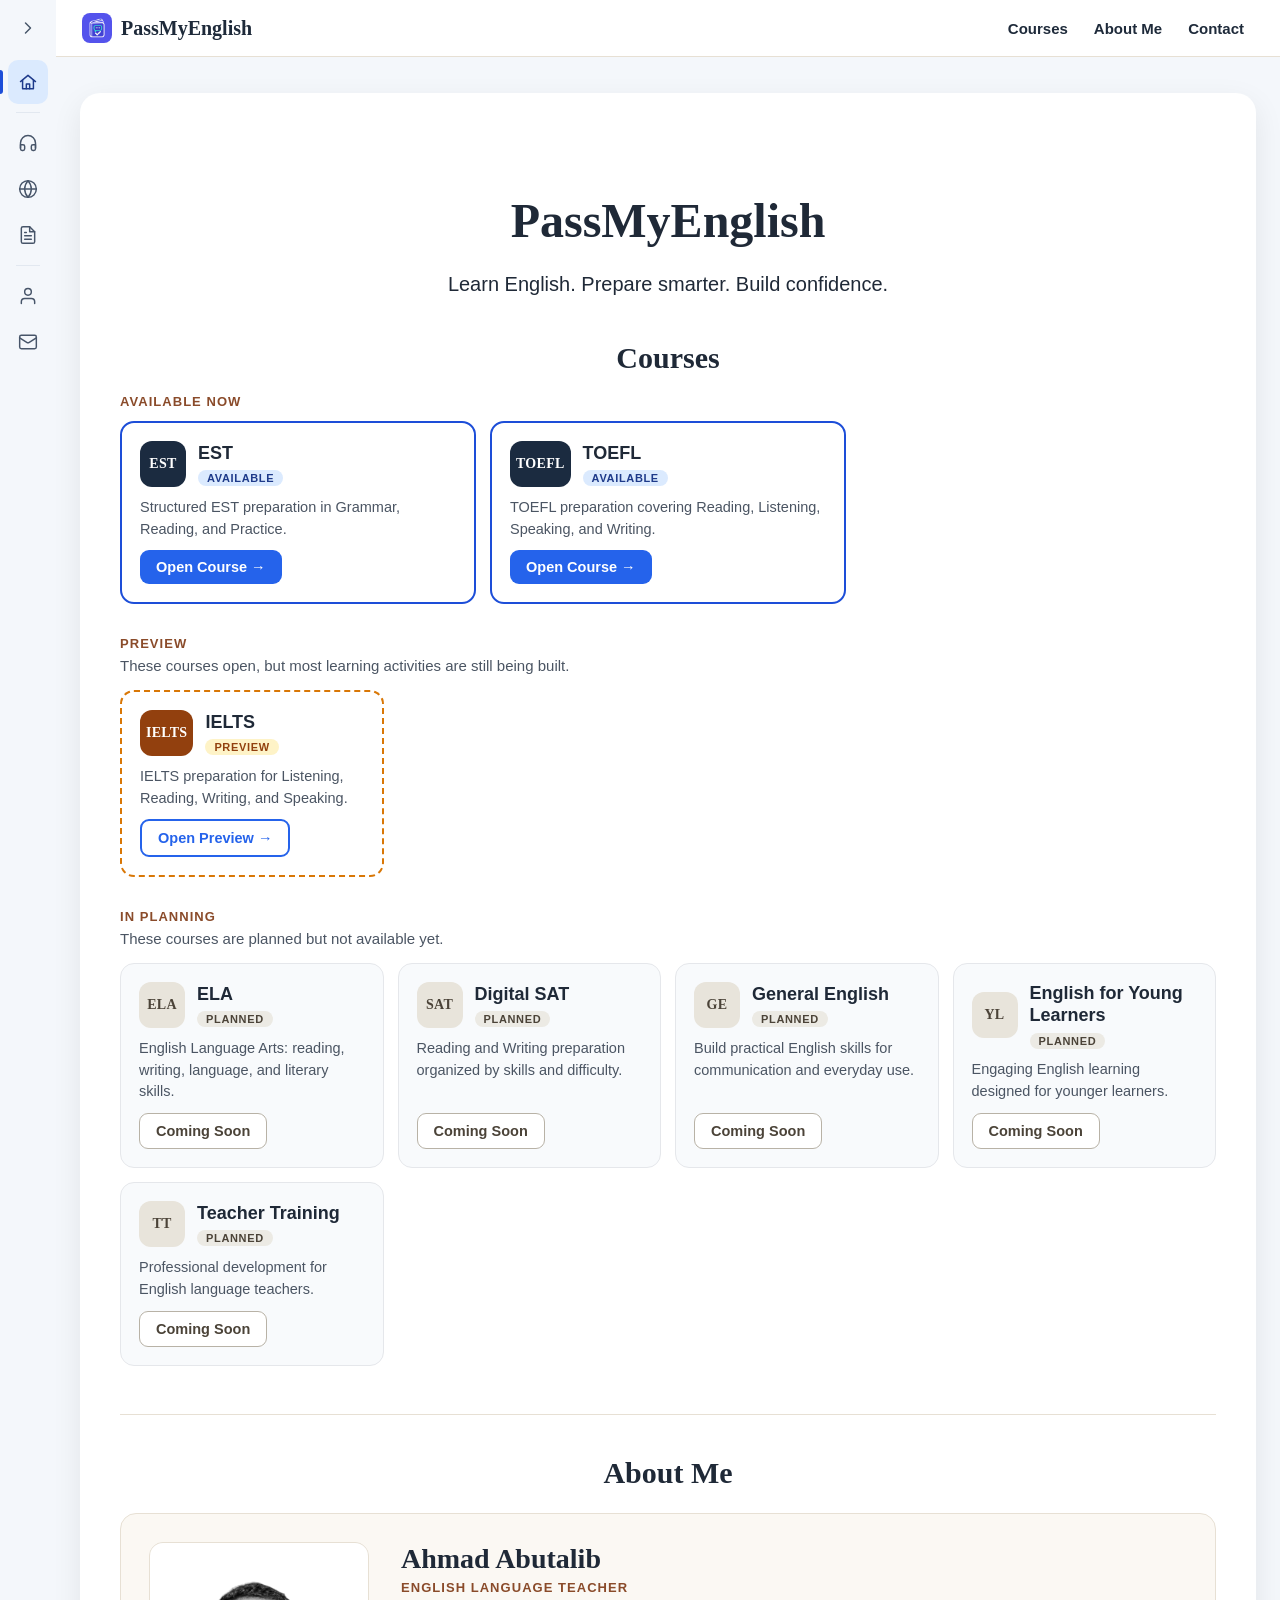
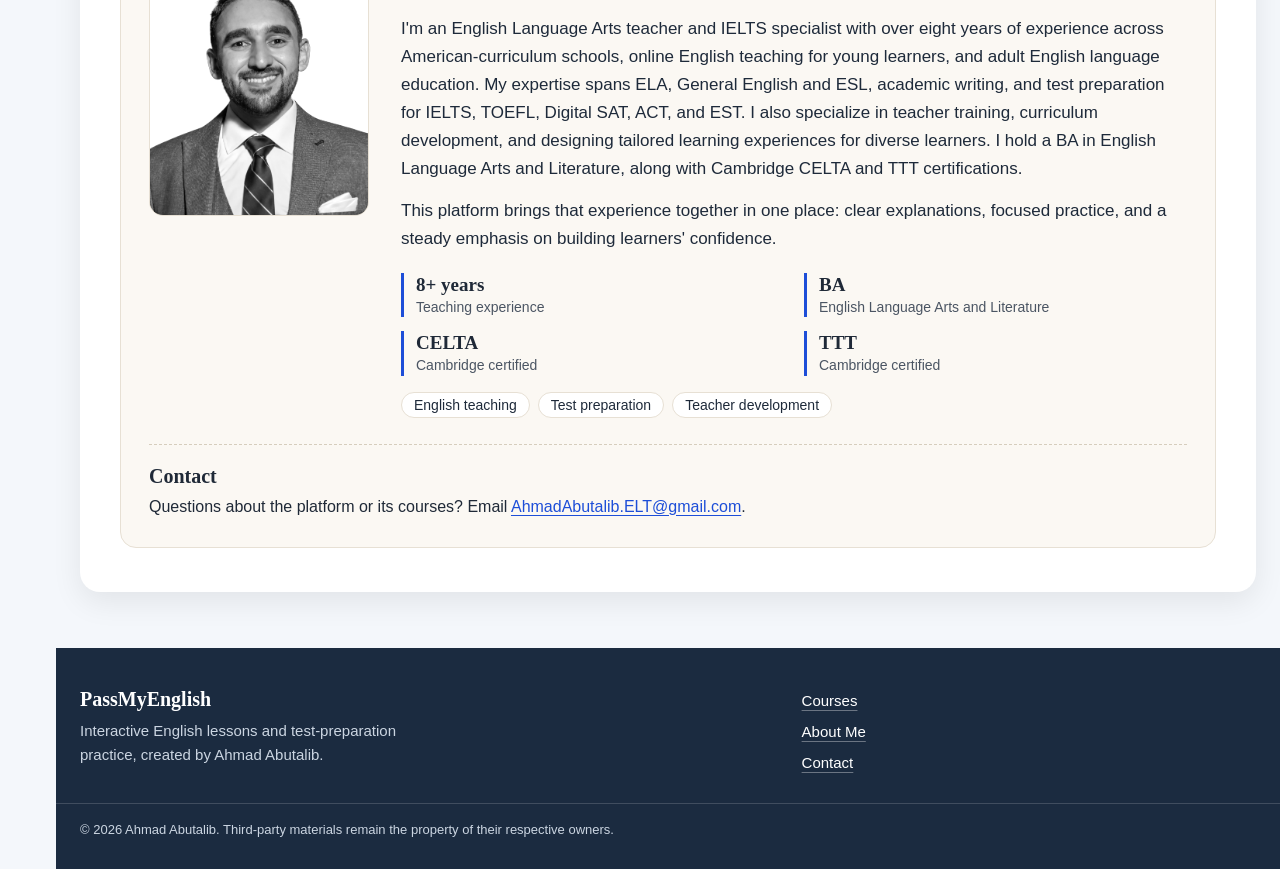
==== index.html @ 565954cf "Fixes" ====
<!DOCTYPE html>
<html lang="en">
<head>
    <meta charset="UTF-8">
    <meta name="viewport" content="width=device-width, initial-scale=1.0">

<title>PassMyEnglish</title>
    <link rel="icon" href="favicon.ico" sizes="48x48">
    <link rel="icon" type="image/png" sizes="32x32" href="favicon-32.png">
    <link rel="icon" type="image/png" sizes="16x16" href="favicon-16.png">
    <link rel="apple-touch-icon" href="apple-touch-icon.png">
    <link rel="manifest" href="manifest.webmanifest">
    <meta name="theme-color" content="#5453EC">
    <style>
        /* Splash screen critical CSS: paints before the external stylesheets arrive.
           The brand name itself lives in one span in the body below (search "splash-name"). */
        #site-splash { position: fixed; inset: 0; z-index: 9999; background: #f6f7fb; display: flex; align-items: center; justify-content: center; }
        #site-splash .splash-logo { width: 84px; height: 84px; border-radius: 22px; box-shadow: 0 12px 28px rgba(84, 83, 236, .30); }
        #site-splash .splash-name { color: #1f2937; font: 600 18px/1.35 Georgia, 'Times New Roman', serif; letter-spacing: .01em; text-align: center; padding: 0 24px; }
        #site-splash.splash-hide { opacity: 0; pointer-events: none; }
        @media (prefers-reduced-motion: no-preference) {
            #site-splash { transition: opacity .35s ease; }
            #site-splash .splash-logo { animation: splash-pulse 1.15s ease-in-out infinite; }
            @keyframes splash-pulse { 0%, 100% { transform: scale(1); } 50% { transform: scale(1.07); } }
        }
    </style>
    <link rel="stylesheet" href="style.css">
    <link rel="stylesheet" href="toefl-reading.css?v=2">
    <link rel="stylesheet" href="site-chrome.css?v=8">
    <link rel="stylesheet" href="est-course.css?v=4">
    <link rel="stylesheet" href="ielts/ielts.css?v=6">
</head>

<body>

    <!-- SPLASH SCREEN: the brand name lives ONLY in the splash-name span below,
         and the logo is the single splash-logo image. Swap both here on a rebrand. -->
    <div id="site-splash" aria-hidden="true">
        <div class="splash-inner">
            <img class="splash-logo" src="icon-192.png" alt="" width="84" height="84">
            <div class="splash-name">PassMyEnglish</div>
        </div>
    </div>
    <script>
        (function () {
            var s = document.getElementById('site-splash');
            if (!s) return;
            var done = false;
            function hide() {
                if (done) return;
                done = true;
                s.classList.add('splash-hide');
                setTimeout(function () { if (s.parentNode) s.parentNode.removeChild(s); }, 500);
            }
            window.addEventListener('load', function () { setTimeout(hide, 200); });
            setTimeout(hide, 3000); // failsafe: never trap anyone on the splash
        })();
    </script>

    <a class="skip-link" href="#main-content" data-skip>Skip to main content</a>

    <header class="site-header">
        <div class="site-header-inner">
            <a class="site-brand" href="./" data-site-nav="top"><img class="site-brand-logo" src="icon-192.png" alt="" width="30" height="30">PassMyEnglish</a>

            <nav class="site-nav" aria-label="Primary">
                <a href="#courses" data-site-nav="courses">Courses</a>
                <a href="#about" data-site-nav="about">About Me</a>
                <a href="#contact" data-site-nav="contact">Contact</a>
            </nav>

            <button type="button" id="pwa-install" class="pwa-install" hidden>Install app</button>
        </div>
    </header>

    <main class="container" id="main-content" tabindex="-1">

        <!-- Welcome Screen -->

     <!-- Course Hub -->
<section class="hero" id="welcome-screen">

    <h1>PassMyEnglish</h1>

    <p>
        Learn English. Prepare smarter. Build confidence.
    </p>

    <section class="hub-section" id="courses" aria-labelledby="courses-heading">
        <h2 class="hub-section-title" id="courses-heading" tabindex="-1">Courses</h2>
        <div id="courses-container" class="course-groups"></div>
    </section>

    <section class="hub-section" id="about" aria-labelledby="about-heading">
        <h2 class="hub-section-title" id="about-heading" tabindex="-1">About Me</h2>

        <div class="about-panel">
            <div class="about-layout">

                <!-- Add your photo at assets/images/ahmad-portrait.jpg (see assets/images/README.md).
                     Until then the monogram placeholder is shown. -->
                <figure class="about-portrait">
                    <span class="about-portrait-fallback" aria-hidden="true">AA</span>
                    <img src="assets/images/ahmad-portrait.jpg"
                         alt="Portrait of Ahmad Abutalib"
                         width="480" height="600"
                         loading="lazy" decoding="async"
                         onerror="this.parentNode.classList.add('is-missing')">
                </figure>

                <div class="about-text">
                    <h3 class="about-name">Ahmad Abutalib</h3>
                    <p class="about-role">English Language teacher</p>

                    <p>
                        I'm an English Language Arts teacher and IELTS specialist with over eight years
                        of experience across American-curriculum schools, online English teaching for
                        young learners, and adult English language education. My expertise spans ELA,
                        General English and ESL, academic writing, and test preparation for IELTS, TOEFL,
                        Digital SAT, ACT, and EST. I also specialize in teacher training, curriculum development,
                        and designing tailored learning experiences for diverse learners. I hold a BA in English
                        Language Arts and Literature, along with Cambridge CELTA and TTT certifications.
                    </p>

                    <p>
                        This platform brings that experience together in one place: clear
                        explanations, focused practice, and a steady emphasis on building
                        learners' confidence.
                    </p>

                    <ul class="about-facts" aria-label="Qualifications and experience">
                        <li><strong>8+ years</strong><span>Teaching experience</span></li>
                        <li><strong>BA</strong><span>English Language Arts and Literature</span></li>
                        <li><strong>CELTA</strong><span>Cambridge certified</span></li>
                        <li><strong>TTT</strong><span>Cambridge certified</span></li>
                    </ul>

                    <ul class="about-areas" aria-label="Areas of experience">
                        <li>English teaching</li>
                        <li>Test preparation</li>
                        <li>Teacher development</li>
                    </ul>
                </div>
            </div>

            <div class="about-contact" id="contact">
                <h3 id="contact-heading" tabindex="-1">Contact</h3>
                <p>
                    Questions about the platform or its courses? Email
                    <a href="mailto:AhmadAbutalib.ELT@gmail.com">AhmadAbutalib.ELT@gmail.com</a>.
                </p>
            </div>
        </div>
    </section>

</section>

        <!-- EST Course Screen -->
<section class="hero" id="est-course-screen" style="display: none;">

    <div class="course-header">
        <p class="course-label">COURSE</p>
        <h2>EST Preparation</h2>

        <p>
            A structured preparation program combining Grammar,
            Reading, and focused practice.
        </p>
    </div>

    <div class="est-overview">

        <h3 class="est-overview-heading">The exam: EST I HS Literacy (2026)</h3>

        <p class="est-overview-text">
            The Literacy test combines writing, reading, and integrated
            reading-and-writing skills in one test.
        </p>

        <details class="site-disclosure">
            <summary>Test format at a glance</summary>
            <div class="sd-anim"><div class="sd-clip"><div class="site-disclosure-body">

        <div class="est-stats">
            <div class="est-stat"><strong>90 minutes</strong><span>Three modules of 30 minutes each</span></div>
            <div class="est-stat"><strong>85 questions</strong><span>All multiple choice</span></div>
            <div class="est-stat"><strong>3 modules</strong><span>Writing, Reading, Reading and Writing</span></div>
        </div>

        <div class="est-table-wrap">
            <table class="est-module-table">
                <caption class="sc-visually-hidden">EST I HS Literacy 2026 test structure</caption>
                <thead>
                    <tr><th scope="col">Module</th><th scope="col">Questions</th><th scope="col">Passages</th></tr>
                </thead>
                <tbody>
                    <tr><th scope="row">1. Writing</th><td>35</td><td>2–3 passages, 300–800 words each</td></tr>
                    <tr><th scope="row">2. Reading</th><td>25</td><td>2 passages, 400–800 words each</td></tr>
                    <tr><th scope="row">3. Reading and Writing</th><td>25</td><td>Several short passages, 25–100 words each</td></tr>
                </tbody>
            </table>
        </div>

        <p class="est-source-note">
            Source: EST High School Assessment Suite Description Document
            (2026 Specifications), Academic Assessment Ltd.
        </p>

            </div></div></div>
        </details>

        <details class="site-disclosure">
            <summary>How this course is organised</summary>
            <div class="sd-anim"><div class="sd-clip"><div class="site-disclosure-body">

        <dl class="est-key">
            <div>
                <dt>Official exam structure</dt>
                <dd>The facts above come from the official 2026 specification.</dd>
            </div>
            <div>
                <dt>The teaching sequence</dt>
                <dd>22 sessions of about 90 minutes, built around Erica Meltzer’s grammar and reading books. Chapter titles and page numbers are cited so you can follow along. The books’ own text and exercises are not reproduced here.</dd>
            </div>
            <div>
                <dt>Practice on this site</dt>
                <dd>Original questions written for this platform. They teach the same skills but are not official EST questions, and a result here does not predict an official score.</dd>
            </div>
            <div>
                <dt>Official EST questions</dt>
                <dd>None are reproduced on this site.</dd>
            </div>
        </dl>

            </div></div></div>
        </details>

        <h3 class="est-overview-heading">The 22 sessions</h3>

        <p class="est-status-summary" id="est-status-summary"></p>

    </div>

    <div id="est-sessions-container" class="session-list"></div>

    <button class="secondary-button" onclick="showCourseHub()">
        ← Back to Courses
    </button>

</section>
        
<!-- EST Session 2 -->

<section class="hero" id="est-session-2-screen" style="display: none;">

    <div class="course-header">

        <p class="course-label">EST · SESSION 2</p>

        <h2>Parts of Speech & Vocabulary in Context</h2>

        <p>
            Build the grammar and reading foundations needed for EST success.
        </p>

    </div>

    <div class="session-components">

        <div class="component-card">
            <div class="component-icon">📘</div>

            <h3>Grammar</h3>

            <p>
                Parts of Speech
            </p>

            <span class="component-source">
                Erica Meltzer · p. 9
            </span>

            <button class="start-button" onclick="showLearnMode()">
                Open Lesson →
            </button>
        </div>


        <div class="component-card">
            <div class="component-icon">📖</div>

            <h3>Reading</h3>

            <p>
                Vocabulary in Context
            </p>

            <span class="component-source">
                Erica Meltzer · p. 43
            </span>

            <button
                class="start-button"
                onclick="showESTLesson('vocabulary-in-context')">
                Open Lesson →
            </button>
        </div>


        <div class="component-card">
            <div class="component-icon">🎯</div>

            <h3>Practice</h3>

            <p>
                Drill Exercises
            </p>

            <span class="component-source">
                EST Practice
            </span>

            <button
                class="secondary-button"
                onclick="showComingSoon('EST Drill Exercises')">
                Coming Soon
            </button>
        </div>

    </div>

    <div class="session-navigation">

        <button class="secondary-button" onclick="showESTCourse()">
            ← Back to EST
        </button>

    </div>

</section>
<!-- EST lesson and lesson practice (content in est-lessons.js) -->

<section class="hero" id="est-lesson-screen" style="display: none;">
    <div id="est-lesson-body"></div>
</section>

<!-- EST Session (generic outline for sessions other than 2) -->

<section class="hero" id="est-session-screen" style="display: none;">

    <div class="course-header">
        <p class="course-label" id="est-session-label"></p>
        <h2 id="est-session-title"></h2>
        <p id="est-session-intro"></p>
    </div>

    <div id="est-session-components" class="est-session-components"></div>

    <div class="session-navigation est-session-nav">
        <button type="button" class="secondary-button" onclick="showESTCourse()">← Back to EST</button>
        <button type="button" class="secondary-button" id="est-session-prev"></button>
        <button type="button" class="secondary-button" id="est-session-next"></button>
    </div>

</section>

        <!-- TOEFL Course Screen -->


<!-- TOEFL Course Overview -->


<!-- TOEFL Course Overview -->

<section class="hero" id="toefl-course-screen" style="display: none;">

    <div class="course-header">
        <p class="course-label">TOEFL iBT · 2026 FORMAT</p>

        <h2>TOEFL Preparation</h2>

        <p>
            Prepare for the current TOEFL iBT with focused lessons,
            practical strategies, and interactive practice across
            all four skills.
        </p>
    </div>

    <!-- Test Overview -->

    <div class="toefl-overview-stats">

        <div class="toefl-stat">
            <strong>~2 hours</strong>
            <span>Approximate total test time</span>
        </div>

        <div class="toefl-stat">
            <strong>4 sections</strong>
            <span>Reading, Listening, Writing, Speaking</span>
        </div>

        <div class="toefl-stat">
            <strong>Adaptive</strong>
            <span>Items and timing may vary</span>
        </div>

    </div>

    <p class="toefl-format-note">
        Test time excludes directions. The test adapts, so the
        actual number of items and duration may vary.
    </p>

    <p class="toefl-source-link">
        <a
            href="https://www.ets.org/toefl/test-takers/ibt/about/content.html?version=after-jan-2026"
            target="_blank"
            rel="noopener noreferrer">
            View the official TOEFL iBT format ↗
        </a>
    </p>

    <!-- Four Skills -->

    <h3 class="toefl-overview-heading">Explore the Four Sections</h3>

    <div id="toefl-sections-container" class="toefl-sections-grid"></div>

    <!-- First Activity -->

    <div class="toefl-next-up">

        <p class="course-label">FIRST INTERACTIVE ACTIVITY</p>

        <h3>Reading: Complete the Words</h3>

        <p>
            Practise vocabulary, word formation, and context clues
            through an original interactive reading activity.
        </p>

        <button class="start-button" onclick="showTOEFLReading()">Start Reading Pass →</button>

    </div>

    <button class="secondary-button" onclick="showCourseHub()">
        ← Back to Courses
    </button>

</section>

<section class="hero" id="toefl-reading-screen" style="display: none;">
    <div class="course-header">
        <p class="course-label">TOEFL iBT · READING</p>
        <h2>Reading Skills Lab</h2>
        <p>Learn the task, use a clear strategy, and practise with original questions and explanations.</p>
    </div>

    <div class="toefl-reading-shell">
        <div class="toefl-reading-back-row">
            <button type="button" class="secondary-button" onclick="showTOEFLCourse()">← Back to TOEFL</button>
        </div>

        <div id="toefl-reading-home">
            <div class="toefl-reading-intro">
                <h3>What are you practising?</h3>
                <p>The TOEFL Reading section uses short, practical texts and academic passages. You need to understand meaning, locate details, and use context—not just recognise individual words.</p>
                <p>Work through the three task types below. Each includes a task explanation, a strategy, common mistakes, and two original practice sets with feedback.</p>
            </div>

            <div class="toefl-reading-targets">
                <div class="toefl-reading-target"><strong>🔤 Complete the Words</strong><span>Context clues, vocabulary, word forms, and grammar.</span></div>
                <div class="toefl-reading-target"><strong>📩 Read in Daily Life</strong><span>Notices, messages, schedules, and everyday purposes.</span></div>
                <div class="toefl-reading-target"><strong>🔬 Read an Academic Passage</strong><span>Main idea, details, vocabulary, inference, and purpose.</span></div>
            </div>

            <div class="toefl-reading-progress-wrap">
                <div class="toefl-reading-progress-caption"><strong>Your Reading progress</strong><span id="toefl-reading-overall-progress">0 of 3 task types completed</span></div>
                <div class="toefl-reading-progress-track"><div class="toefl-reading-progress-bar" id="toefl-reading-overall-bar"></div></div>
            </div>

            <h3 class="toefl-overview-heading">Choose a task type</h3>
            <div id="toefl-reading-task-grid" class="toefl-reading-task-grid"></div>
        </div>

        <div id="toefl-reading-activity" style="display: none;"></div>
    </div>
</section>


<section class="hero" id="toefl-writing-screen" style="display: none;">
    <div class="course-header">
        <p class="course-label">TOEFL iBT · WRITING</p>
        <h2>Writing Skills Lab</h2>
        <p>Learn each task, use a clear strategy, then practise with original prompts, checklists, and model responses.</p>
    </div>

    <div class="toefl-reading-shell">
        <div class="toefl-reading-back-row">
            <button type="button" class="secondary-button" onclick="showTOEFLCourse()">← Back to TOEFL</button>
        </div>

        <div id="toefl-writing-home">
            <div class="toefl-reading-intro">
                <h3>What are you practising?</h3>
                <p>The TOEFL Writing section checks whether you can build accurate sentences and communicate clearly in practical and academic situations. Grammar, organisation, and appropriateness all matter.</p>
                <p>Work through the three task types below. Each has a Learn page with explanations and guided practice, and a separate Practice page with a larger bank and saved progress.</p>
            </div>

            <div class="toefl-reading-targets">
                <div class="toefl-reading-target"><strong>🧩 Build a Sentence</strong><span>Word order, questions, clauses, and verb forms.</span></div>
                <div class="toefl-reading-target"><strong>✉️ Write an Email</strong><span>Purpose, tone, required points, and organisation.</span></div>
                <div class="toefl-reading-target"><strong>💬 Write for an Academic Discussion</strong><span>Position, support, and replying to classmates.</span></div>
            </div>

            <div class="toefl-reading-progress-wrap">
                <div class="toefl-reading-progress-caption"><strong>Your Writing progress</strong><span id="toefl-writing-overall-progress">0 of 3 lessons completed</span></div>
                <div class="toefl-reading-progress-track"><div class="toefl-reading-progress-bar" id="toefl-writing-overall-bar"></div></div>
            </div>

            <h3 class="toefl-overview-heading">Choose a task type</h3>
            <div id="toefl-writing-task-grid" class="toefl-reading-task-grid"></div>
        </div>

        <div id="toefl-writing-activity" style="display: none;"></div>
    </div>
</section>

        <section class="hero" id="toefl-speaking-screen" style="display: none;">
    <div class="course-header">
        <p class="course-label">TOEFL iBT · SPEAKING</p>
        <h2>Speaking Skills Lab</h2>
        <p>Learn each task, record yourself, and review your answers against models and checklists.</p>
    </div>

    <div class="toefl-reading-shell">
        <div class="toefl-reading-back-row">
            <button type="button" class="secondary-button" onclick="showTOEFLCourse()">← Back to TOEFL</button>
        </div>

        <div id="toefl-speaking-home">
            <div class="toefl-reading-intro">
                <h3>What are you practising?</h3>
                <p>The TOEFL Speaking section checks whether you can repeat language accurately and answer questions clearly. Pronunciation, fluency, organisation, and grammar all matter.</p>
                <p>Each task has a Learn page with guided practice and a separate Practice page with a larger bank and saved progress. Use Chrome or Edge, and allow the microphone when asked.</p>
            </div>

            <div class="toefl-reading-targets">
                <div class="toefl-reading-target"><strong>🔊 Listen and Repeat</strong><span>Memory, accuracy, stress, and rhythm.</span></div>
                <div class="toefl-reading-target"><strong>🎤 Take an Interview</strong><span>Direct answers, reasons, examples, and fluency.</span></div>
            </div>

            <div class="toefl-reading-progress-wrap">
                <div class="toefl-reading-progress-caption"><strong>Your Speaking progress</strong><span id="toefl-speaking-overall-progress">0 of 2 lessons completed</span></div>
                <div class="toefl-reading-progress-track"><div class="toefl-reading-progress-bar" id="toefl-speaking-overall-bar"></div></div>
            </div>

            <h3 class="toefl-overview-heading">Choose a task type</h3>
            <div id="toefl-speaking-task-grid" class="toefl-reading-task-grid"></div>
        </div>

        <div id="toefl-speaking-activity" style="display: none;"></div>
    </div>
</section>

<section class="hero" id="toefl-listening-screen" style="display: none;">
    <div class="course-header">
        <p class="course-label">TOEFL iBT · LISTENING</p>
        <h2>Listening Skills Lab</h2>
        <p>Learn each task, use a clear strategy, then practise with original audio, questions, and explanations.</p>
    </div>

    <div class="toefl-reading-shell">
        <div class="toefl-reading-back-row">
            <button type="button" class="secondary-button" onclick="showTOEFLCourse()">← Back to TOEFL</button>
        </div>

        <div id="toefl-listening-home">
            <div class="toefl-reading-intro">
                <h3>What are you practising?</h3>
                <p>The TOEFL Listening section checks whether you can follow spoken English in everyday and academic situations. In the real test each audio plays only once, so practise listening for purpose, main ideas, and key details.</p>
                <p>Each task has a Learn page with a strategy and guided sets, and a Practice page with a larger bank and saved progress.</p>
            </div>

            <div class="toefl-reading-targets">
                <div class="toefl-reading-target"><strong>💬 Choose a Response</strong><span>Purpose, tone, and natural replies.</span></div>
                <div class="toefl-reading-target"><strong>🗣️ Conversation</strong><span>Problem, reasons, and next steps.</span></div>
                <div class="toefl-reading-target"><strong>📢 Announcement</strong><span>Changes, details, and listener actions.</span></div>
                <div class="toefl-reading-target"><strong>🎓 Academic Talk</strong><span>Main idea, examples, and inference.</span></div>
            </div>

            <div class="toefl-reading-progress-wrap">
                <div class="toefl-reading-progress-caption"><strong>Your Listening progress</strong><span id="toefl-listening-overall-progress">0 of 4 lessons completed</span></div>
                <div class="toefl-reading-progress-track"><div class="toefl-reading-progress-bar" id="toefl-listening-overall-bar"></div></div>
            </div>

            <h3 class="toefl-overview-heading">Choose a task type</h3>
            <div id="toefl-listening-task-grid" class="toefl-reading-task-grid"></div>
        </div>

        <div id="toefl-listening-activity" style="display: none;"></div>
    </div>
</section>
        
<!-- IELTS Screen (content is rendered by ielts/ielts.js) -->
<section class="hero" id="ielts-screen" style="display: none;">
    <div class="ielts-root" id="ielts-root"></div>
</section>

<!-- Learn Screen -->

<section class="hero" id="learn-screen" style="display: none;">

    <h2>Learn the Seven Parts of Speech</h2>

    <p>
        Every word has a job in a sentence.
        The job tells you its part of speech.
    </p>

    <div id="parts-container" class="parts-container"></div>

   <button class="secondary-button" onclick="showESTSession2()">
    ← Back to Session 2
</button>

<button class="start-button" onclick="showStrategyMode()">
    Learn the Strategy →
</button>

</section>

        <!-- Strategy Screen -->

<section class="hero" id="strategy-screen" style="display: none;">

    <h2>How to Identify a Part of Speech</h2>

    <p>
        Don't identify a word by itself.
        Look at the word in the sentence.
    </p>

    <div class="strategy-steps">

        <div class="strategy-step">
            <div class="strategy-number">1</div>
            <div>
                <h3>Read the whole sentence</h3>
                <p>
                    Read the sentence first. Look at the complete idea.
                </p>
            </div>
        </div>

        <div class="strategy-step">
            <div class="strategy-number">2</div>
            <div>
                <h3>Look at the target word</h3>
                <p>
                    Look at the word and the words around it.
                </p>
            </div>
        </div>

        <div class="strategy-step">
            <div class="strategy-number">3</div>
            <div>
                <h3>Ask the key question</h3>
                <p class="strategy-question">
                    “What job does this word do?”
                </p>
            </div>
        </div>

        <div class="strategy-step">
            <div class="strategy-number">4</div>
            <div>
                <h3>Choose the part of speech</h3>
                <p>
                    Use the word's job in the sentence to identify it.
                </p>
            </div>
        </div>

    </div>

    <div class="strategy-example">

        <h3>Let's try one</h3>

        <p class="strategy-sentence">
            The students <strong>study</strong> every evening.
        </p>

        <p>
            <strong>Target word:</strong> study
        </p>

        <p>
            What job does <strong>study</strong> do?
        </p>

        <p class="strategy-answer">
            It shows an action.
        </p>

        <p>
            Therefore, <strong>study</strong> is a
            <strong>verb</strong>.
        </p>

    </div>

<div class="strategy-buttons">

  <button class="secondary-button" onclick="showESTSession2()">
    ← Back to Session 2
</button>

    <button class="start-button" onclick="startPractice()">
        Try It Yourself →
    </button>

</div>
</section>
        
<!-- Practice Screen -->

<section class="hero" id="practice-screen" style="display: none;">

    <button
    class="exit-button"
    onclick="exitPractice()"
    aria-label="Exit practice">
    ✕
</button>

    <p id="question-number">Question 1 of 8</p>
    <div class="progress-container">
    <div id="progress-bar" class="progress-bar"></div>
</div>

    <h2 id="sentence">
        The students study every evening.
    </h2>

    <p>
        What is the part of speech of
        <strong id="target-word">study</strong>?
    </p>


<div id="answers" class="answers"></div>


 <div id="feedback" class="feedback"></div>
    


    <button
        id="next-button"
        class="start-button"
        onclick="nextQuestion()"
        style="display: none;">
        Next Question
    </button>
</section>
        
        <!-- Results Screen -->
        
<section class="hero" id="results-screen" style="display: none;">

    <h2>Quiz Complete!</h2>

    <p>Your score:</p>

    <div id="score" class="score">
        0 / 8
    </div>

    <div class="results-buttons">

        <button class="start-button" onclick="restartQuiz()">
            Try Again
        </button>

      <button class="secondary-button" onclick="showESTSession2()">
    ← Back to Session 2
</button>
        
    </div>

</section>
    </main>

    <footer class="site-footer">
        <div class="site-footer-inner">
            <div class="site-footer-about">
                <p class="site-footer-name">PassMyEnglish</p>
                <p class="site-footer-desc">
                    Interactive English lessons and test-preparation practice,
                    created by Ahmad Abutalib.
                </p>
            </div>

            <nav class="site-footer-nav" aria-label="Footer">
                <ul>
                    <li><a href="#courses" data-site-nav="courses">Courses</a></li>
                    <li><a href="#about" data-site-nav="about">About Me</a></li>
                    <li><a href="#contact" data-site-nav="contact">Contact</a></li>
                </ul>
            </nav>
        </div>

        <div class="site-footer-legal">
            <p>© 2026 Ahmad Abutalib. Third-party materials remain the property of their respective owners.</p>
        </div>
    </footer>


    <script src="est-data.js?v=3"></script>
<script src="est-enrich.js?v=1"></script>
<script src="est-lessons.js?v=3"></script>
<script src="est-lessons-2.js?v=2"></script>
<script src="script.js?v=6"></script><script src="toefl-reading-practice.js?v=1"></script>
<script src="toefl-reading.js?v=4"></script>
<script src="toefl-writing-practice.js?v=1"></script>
<script src="toefl-writing.js?v=1"></script>
<script src="toefl-speaking-practice.js?v=1"></script>
<script src="toefl-speaking.js?v=2"></script>
<script src="toefl-listening-practice.js?v=1"></script>
<script src="toefl-listening.js?v=1"></script>
<script src="ielts/listening-data.js?v=2"></script>
<script src="ielts/audio-practice.js?v=2"></script>
<script src="ielts/ielts.js?v=8"></script>
<script src="navigation.js?v=5"></script>
<script src="site-chrome.js?v=4"></script>
<script>
    // PWA: offline caching + "Install the app" button in the footer.
    if ('serviceWorker' in navigator) {
        window.addEventListener('load', function () { navigator.serviceWorker.register('sw.js'); });
    }
    (function () {
        var btn = document.getElementById('pwa-install');
        if (!btn) return;
        var deferred = null;
        window.addEventListener('beforeinstallprompt', function (e) {
            e.preventDefault();
            deferred = e;
            btn.hidden = false;
        });
        btn.addEventListener('click', function () {
            if (!deferred) return;
            deferred.prompt();
            deferred.userChoice.finally(function () { deferred = null; btn.hidden = true; });
        });
        window.addEventListener('appinstalled', function () { btn.hidden = true; });
    })();
</script>
</body>
</html>
---- style.css ----
/* ===== Page Setup ===== */

body {
    margin: 0;
    font-family: Arial, Helvetica, sans-serif;
    background: #f4f7fb;
    color: #1f2937;
}


/* ===== Main Container ===== */

.container {
    max-width: 900px;
    margin: 0 auto;
    padding: 60px 24px;
}


/* ===== Hero Section ===== */

.hero {
    background: white;
    padding: 60px 40px;
    border-radius: 20px;
    text-align: center;
    box-shadow: 0 10px 30px rgba(0, 0, 0, 0.08);
}


/* ===== Main Heading ===== */

.hero h1 {
    margin-bottom: 15px;
    font-size: 48px;
}


/* ===== Description ===== */

.hero p {
    font-size: 20px;
    line-height: 1.6;
    margin-bottom: 30px;
}


/* ===== Start Button ===== */

.start-button {
    display: inline-block;
    padding: 15px 30px;
    background: #2563eb;
    color: white;
    text-decoration: none;
    border-radius: 10px;
    font-size: 18px;
    font-weight: bold;
    cursor: pointer;
}


/* ===== Button Hover ===== */

.start-button:hover {
    background: #1d4ed8;
}

/* ===== Quiz Progress ===== */

.progress-container {
    width: 100%;
    height: 10px;
    background: #e5e7eb;
    border-radius: 10px;
    margin: 25px 0 35px;
    overflow: hidden;
}

.progress-bar {
    width: 0%;
    height: 100%;
    background: #2563eb;
    border-radius: 10px;
    transition: width 0.3s ease;
}


/* ===== Answer Buttons ===== */

.answers {
    display: grid;
    grid-template-columns: repeat(2, 1fr);
    gap: 12px;
    margin-top: 30px;
}

.answer-button {
    padding: 15px;
    background: white;
    border: 2px solid #d1d5db;
    border-radius: 10px;
    font-size: 16px;
    cursor: pointer;
}

.answer-button:hover:not(:disabled) {
    border-color: #2563eb;
    background: #eff6ff;
}

.answer-button:disabled {
    cursor: not-allowed;
    opacity: 0.65;
}


/* ===== Feedback ===== */

.feedback {
    margin: 25px 0;
    padding: 18px;
    border-radius: 10px;
    font-size: 17px;
    line-height: 1.5;
}

/* ===== Learn Mode ===== */

.parts-container {
    display: grid;
    grid-template-columns: repeat(2, 1fr);
    gap: 18px;
    margin: 35px 0;
}

.part-card {
    background: #f8fafc;
    border: 1px solid #e5e7eb;
    border-radius: 14px;
    padding: 22px;
    text-align: left;
}

.part-card h3 {
    margin-top: 0;
    font-size: 24px;
}

.part-card p {
    font-size: 16px;
    line-height: 1.6;
}

.home-buttons {
    display: flex;
    justify-content: center;
    gap: 15px;
    flex-wrap: wrap;
}

/* ===== Secondary Button ===== */

.secondary-button {
    display: inline-block;
    padding: 15px 30px;
    background: white;
    color: #2563eb;
    border: 2px solid #2563eb;
    border-radius: 10px;
    font-size: 18px;
    font-weight: bold;
    cursor: pointer;
}

.secondary-button:hover {
    background: #eff6ff;
}


/* ===== Results Buttons ===== */

.results-buttons {
    display: flex;
    justify-content: center;
    gap: 15px;
    margin-top: 25px;
}

/* ===== Mobile Layout ===== */

@media (max-width: 600px) {

    body {
        font-size: 16px;
    }

    .container {
        padding: 18px 12px;
    }

    .hero {
        padding: 28px 16px;
        border-radius: 16px;
    }

    .hero h1 {
        font-size: 32px;
        line-height: 1.15;
        margin-bottom: 12px;
    }

    .hero h2 {
        font-size: 26px;
        line-height: 1.25;
        margin-top: 0;
    }

    .hero p {
        font-size: 17px;
        line-height: 1.5;
    }

    .exit-button {
    top: 12px;
    right: 12px;
    width: 38px;
    height: 38px;
    font-size: 20px;
}

    .strategy-step {
    padding: 15px;
}

.strategy-example {
    padding: 18px;
}

.strategy-sentence {
    font-size: 19px !important;
}

.strategy-buttons {
    flex-direction: column;
    align-items: stretch;
}
    
    /* ===== Learn Mode ===== */

    .parts-container {
        display: grid;
        grid-template-columns: 1fr;
        gap: 12px;
        margin: 24px 0;
    }

    .part-card {
        padding: 18px;
        border-radius: 12px;
    }

    .part-card h3 {
        font-size: 22px;
        margin-bottom: 10px;
    }

    .part-card p {
        font-size: 15px;
        line-height: 1.55;
        margin: 8px 0;
    }

    /* ===== Quiz ===== */

    .answers {
        grid-template-columns: 1fr;
        gap: 10px;
        margin-top: 24px;
    }

    .answer-button {
        padding: 14px;
        font-size: 16px;
    }

    #sentence {
        font-size: 21px;
        line-height: 1.45;
    }

    /* ===== Buttons ===== */

    .home-buttons,
    .results-buttons {
        flex-direction: column;
        align-items: stretch;
        gap: 10px;
    }

    .start-button,
    .secondary-button {
        width: 100%;
        box-sizing: border-box;
        padding: 14px 20px;
        font-size: 17px;
    }

    /* ===== Feedback ===== */

    .feedback {
        padding: 15px;
        font-size: 16px;
        line-height: 1.5;
    }
}

/* ===== Practice Exit Button ===== */

#practice-screen {
    position: relative;
}

.exit-button {
    position: absolute;
    top: 18px;
    right: 20px;

    width: 42px;
    height: 42px;

    border: none;
    border-radius: 50%;

    background: #f3f4f6;
    color: #374151;

    font-size: 22px;
    font-weight: bold;

    cursor: pointer;

    display: flex;
    align-items: center;
    justify-content: center;
}

.exit-button:hover {
    background: #e5e7eb;
}


/* ===== Target Word ===== */

#sentence strong {
    font-weight: 700;
    text-decoration: underline;
}

/* ===== Strategy Mode ===== */

.strategy-steps {
    display: flex;
    flex-direction: column;
    gap: 14px;
    margin: 30px 0;
    text-align: left;
}

.strategy-step {
    display: flex;
    gap: 15px;
    align-items: flex-start;
    padding: 18px;
    background: #f8fafc;
    border: 1px solid #e5e7eb;
    border-radius: 12px;
}

.strategy-number {
    min-width: 34px;
    height: 34px;
    border-radius: 50%;
    background: #2563eb;
    color: white;
    font-weight: bold;

    display: flex;
    align-items: center;
    justify-content: center;
}

.strategy-step h3 {
    margin: 0 0 6px;
    font-size: 19px;
}

.strategy-step p {
    margin: 0;
    font-size: 15px;
}

.strategy-question {
    font-size: 20px !important;
    font-weight: bold;
}

.strategy-example {
    margin: 30px 0;
    padding: 25px;
    background: #f8fafc;
    border: 2px solid #e5e7eb;
    border-radius: 14px;
}

.strategy-example h3 {
    margin-top: 0;
}

.strategy-sentence {
    font-size: 21px !important;
    line-height: 1.5;
}

.strategy-answer {
    font-weight: bold;
}

.strategy-buttons {
    display: flex;
    justify-content: space-between;
    gap: 15px;
    margin-top: 30px;
}

/* =========================
   COURSE HUB
   ========================= */

.course-grid {
    display: grid;
    grid-template-columns: repeat(2, 1fr);
    gap: 20px;
    margin-top: 35px;
    margin-bottom: 35px;
}

.course-card {
    background: #f8fafc;
    border: 1px solid #e5e7eb;
    border-radius: 16px;
    padding: 28px;
    text-align: left;
    transition: transform 0.2s ease, box-shadow 0.2s ease;
}

.course-card:hover {
    transform: translateY(-3px);
    box-shadow: 0 8px 20px rgba(0, 0, 0, 0.08);
}

.course-card-active {
    border: 2px solid #2563eb;
}

.course-icon {
    font-size: 36px;
    margin-bottom: 15px;
}

.course-card h3 {
    margin: 0 0 10px;
    font-size: 25px;
}

.course-card p {
    font-size: 16px;
    line-height: 1.5;
    margin-bottom: 18px;
}

.course-status {
    display: inline-block;
    margin-bottom: 18px;
    font-size: 13px;
    font-weight: bold;
    text-transform: uppercase;
    letter-spacing: 0.5px;
}

.course-card .start-button,
.course-card .secondary-button {
    width: 100%;
}

.course-header {
    margin-bottom: 30px;
}

.course-label {
    font-size: 13px !important;
    font-weight: bold;
    letter-spacing: 1px;
    text-transform: uppercase;
    margin-bottom: 8px !important;
}

.session-list {
    display: grid;
    gap: 15px;
    margin: 30px 0;
}

.session-card {
    background: #f8fafc;
    border: 1px solid #e5e7eb;
    border-radius: 14px;
    padding: 22px;
    text-align: left;
}

.session-card-active {
    border: 2px solid #2563eb;
}

.session-number {
    font-size: 13px;
    font-weight: bold;
    text-transform: uppercase;
    letter-spacing: 0.5px;
    margin-bottom: 6px;
}

.session-card h3 {
    margin: 0 0 14px;
    font-size: 21px;
}

.session-row {
    margin: 8px 0;
    line-height: 1.5;
}

.session-row strong {
    display: inline-block;
    min-width: 75px;
}

.session-button {
    margin-top: 15px;
}

@media (max-width: 700px) {

    .course-grid {
        grid-template-columns: 1fr;
    }

    .course-card {
        padding: 22px;
    }

    .course-card h3 {
        font-size: 22px;
    }

    .session-card {
        padding: 18px;
    }

}

/* =========================
   SESSION COMPONENTS
   ========================= */

.session-components {
    display: grid;
    grid-template-columns: repeat(3, 1fr);
    gap: 18px;
    margin: 30px 0;
}

.component-card {
    background: #f8fafc;
    border: 1px solid #e5e7eb;
    border-radius: 16px;
    padding: 25px;
    text-align: left;
}

.component-icon {
    font-size: 34px;
    margin-bottom: 12px;
}

.component-card h3 {
    margin: 0 0 10px;
    font-size: 22px;
}

.component-card p {
    font-size: 17px;
    line-height: 1.5;
    margin-bottom: 10px;
}

.component-source {
    display: block;
    font-size: 13px;
    margin-bottom: 18px;
    font-weight: bold;
    letter-spacing: 0.3px;
}

.component-card button {
    width: 100%;
}

.session-navigation {
    margin-top: 25px;
}

/* Active EST session */

.session-card-active {
    border: 2px solid #2563eb;
}

.session-card-active h3 {
    color: #1d4ed8;
}

/* Mobile */

@media (max-width: 700px) {

    .session-components {
        grid-template-columns: 1fr;
    }

    .component-card {
        padding: 22px;
    }

}

/* =========================
   TOEFL COURSE OVERVIEW
   ========================= */

.toefl-sections-grid {
    display: grid;
    grid-template-columns: repeat(2, minmax(0, 1fr));
    gap: 20px;
    margin: 30px 0;
}

.toefl-section-card {
    background: #f8fafc;
    border: 1px solid #e5e7eb;
    border-radius: 16px;
    padding: 25px;
    text-align: left;
}

.toefl-section-icon {
    font-size: 34px;
    margin-bottom: 12px;
}

.toefl-section-card h3 {
    margin: 0 0 10px;
    font-size: 24px;
}

.toefl-section-card p {
    font-size: 16px;
    line-height: 1.6;
}

.toefl-task-list {
    list-style: none;
    padding: 0;
    margin: 20px 0 0;
}

.toefl-task-list li {
    border-top: 1px solid #e5e7eb;
    padding: 12px 0 12px 25px;
    position: relative;
    line-height: 1.45;
}

.toefl-task-list li::before {
    content: "✓";
    position: absolute;
    left: 2px;
    color: #2563eb;
    font-weight: bold;
}

.toefl-next-up {
    margin: 15px 0 30px;
    padding: 24px;
    background: #eff6ff;
    border-left: 4px solid #2563eb;
    border-radius: 12px;
    text-align: left;
}

.toefl-next-up .course-label {
    margin-bottom: 8px;
}

.toefl-next-up h3 {
    margin: 0 0 10px;
    font-size: 22px;
}

.toefl-next-up p {
    font-size: 16px;
    line-height: 1.6;
}

.toefl-next-up .course-status {
    margin-bottom: 0;
}

@media (max-width: 700px) {

    .toefl-sections-grid {
        grid-template-columns: 1fr;
    }

    .toefl-section-card,
    .toefl-next-up {
        padding: 20px;
    }

}


/* =========================
   TOEFL OVERVIEW DETAILS
   ========================= */

.toefl-overview-stats {
    display: grid;
    grid-template-columns: repeat(3, minmax(0, 1fr));
    gap: 14px;
    margin: 25px 0 18px;
}

.toefl-stat {
    display: flex;
    flex-direction: column;
    justify-content: center;
    gap: 7px;
    padding: 20px 14px;
    background: #f8fafc;
    border: 1px solid #e5e7eb;
    border-radius: 14px;
    text-align: center;
}

.toefl-stat strong {
    font-size: 21px;
    color: #1d4ed8;
}

.toefl-stat span {
    font-size: 13px;
    line-height: 1.5;
}

.toefl-format-note {
    font-size: 14px !important;
    line-height: 1.6 !important;
    margin: 12px 0 !important;
    color: #4b5563;
}

.toefl-source-link {
    margin: 12px 0 28px !important;
    font-size: 15px !important;
}

.toefl-source-link a {
    color: #2563eb;
    text-decoration: underline;
}

.toefl-overview-heading {
    margin: 30px 0 20px;
    font-size: 25px;
}

.toefl-section-meta {
    padding: 10px 12px;
    margin: 14px 0 !important;
    background: #eff6ff;
    border-radius: 8px;
    color: #1d4ed8;
    font-size: 13px !important;
    font-weight: bold;
    line-height: 1.5 !important;
}

@media (max-width: 700px) {

    .toefl-overview-stats {
        grid-template-columns: 1fr;
    }

    .toefl-stat {
        padding: 17px;
    }

}


/* =========================
   TOEFL OVERVIEW DETAILS
   ========================= */

.toefl-overview-stats {
    display: grid;
    grid-template-columns: repeat(3, minmax(0, 1fr));
    gap: 14px;
    margin: 25px 0 18px;
}

.toefl-stat {
    display: flex;
    flex-direction: column;
    justify-content: center;
    gap: 7px;
    padding: 20px 14px;
    background: #f8fafc;
    border: 1px solid #e5e7eb;
    border-radius: 14px;
    text-align: center;
}

.toefl-stat strong {
    font-size: 21px;
    color: #1d4ed8;
}

.toefl-stat span {
    font-size: 13px;
    line-height: 1.5;
}

.toefl-format-note {
    font-size: 14px !important;
    line-height: 1.6 !important;
    margin: 12px 0 !important;
    color: #4b5563;
}

.toefl-source-link {
    margin: 12px 0 28px !important;
    font-size: 15px !important;
}

.toefl-source-link a {
    color: #2563eb;
    text-decoration: underline;
}

.toefl-overview-heading {
    margin: 30px 0 20px;
    font-size: 25px;
}

.toefl-section-meta {
    display: flex;
    justify-content: space-between;
    flex-wrap: wrap;
    gap: 6px;
    padding: 10px 12px;
    margin: 14px 0 !important;
    background: #eff6ff;
    border-radius: 8px;
    color: #1d4ed8;
    font-size: 13px;
    font-weight: bold;
    line-height: 1.5;
}

@media (max-width: 700px) {

    .toefl-overview-stats {
        grid-template-columns: 1fr;
    }

    .toefl-stat {
        padding: 17px;
    }

    .toefl-section-meta {
        justify-content: flex-start;
    }

}
---- toefl-reading.css ----
/* TOEFL Reading pass styles. Kept separate from the existing platform CSS. */
.toefl-reading-shell { max-width: 1120px; margin: 0 auto; }
.toefl-reading-back-row { display:flex; justify-content:space-between; align-items:center; gap:12px; flex-wrap:wrap; margin: 16px 0 22px; }
.toefl-reading-intro { background:#eff6ff; border:1px solid #bfdbfe; border-radius:16px; padding:24px; margin:20px 0 24px; text-align:left; }
.toefl-reading-intro h3 { margin:0 0 10px; font-size:23px; }
.toefl-reading-intro p { line-height:1.7; margin:8px 0; }
.toefl-reading-targets { display:grid; grid-template-columns:repeat(3,minmax(0,1fr)); gap:12px; margin:18px 0 26px; }
.toefl-reading-target { border:1px solid #e5e7eb; border-radius:12px; padding:15px; background:#fff; text-align:left; }
.toefl-reading-target strong { display:block; margin-bottom:6px; }
.toefl-reading-target span { color:#4b5563; font-size:14px; line-height:1.5; }
.toefl-reading-progress-wrap { margin:16px 0 25px; }
.toefl-reading-progress-caption { display:flex; justify-content:space-between; align-items:center; gap:10px; color:#4b5563; font-size:14px; margin-bottom:8px; }
.toefl-reading-progress-track { height:9px; border-radius:999px; background:#e5e7eb; overflow:hidden; }
.toefl-reading-progress-bar { height:100%; width:0; background:#2563eb; transition:width .25s ease; }
.toefl-reading-task-grid { display:grid; grid-template-columns:repeat(3,minmax(0,1fr)); gap:18px; margin:20px 0 28px; }
.toefl-reading-task-card { min-width:0; display:flex; flex-direction:column; align-items:flex-start; background:#fff; border:1px solid #e5e7eb; border-radius:16px; padding:22px; text-align:left; box-shadow:0 5px 16px rgba(15,23,42,.04); }
.toefl-reading-task-icon { font-size:32px; margin-bottom:10px; }
.toefl-reading-card-status { margin:0 0 8px; background:#f3f4f6; color:#4b5563; border-radius:999px; padding:5px 9px; font-size:12px; font-weight:700; }
.toefl-reading-card-status.is-complete { color:#166534; background:#dcfce7; }
.toefl-reading-task-card h3 { margin:0 0 8px; font-size:21px; }
.toefl-reading-task-card p { flex:1; color:#4b5563; font-size:15px; line-height:1.6; margin:0 0 18px; }
.toefl-reading-task-card button { width:100%; margin-top:auto; }
.toefl-reading-activity-topbar { display:flex; justify-content:space-between; align-items:center; gap:12px; flex-wrap:wrap; margin:8px 0 20px; }
.toefl-reading-set-label { border-radius:999px; padding:7px 12px; background:#f3f4f6; color:#374151; font-size:13px; font-weight:700; }
.toefl-reading-lesson-grid { display:grid; grid-template-columns:minmax(0,.9fr) minmax(0,1.1fr); gap:16px; margin:18px 0; text-align:left; }
.toefl-reading-explainer,.toefl-reading-strategy { border:1px solid #e5e7eb; background:#fff; border-radius:14px; padding:21px; }
.toefl-reading-explainer h3,.toefl-reading-strategy h3 { margin:0 0 10px; font-size:21px; }
.toefl-reading-explainer p:not(.course-label) { line-height:1.7; margin:0; color:#374151; }
.toefl-reading-strategy-list { list-style:none; padding:0; margin:0; display:grid; gap:11px; }
.toefl-reading-strategy-list li { display:flex; gap:10px; align-items:flex-start; line-height:1.55; }
.toefl-reading-strategy-list li > span { display:flex; align-items:center; justify-content:center; flex:0 0 25px; width:25px; height:25px; border-radius:50%; background:#dbeafe; color:#1d4ed8; font-weight:700; font-size:13px; }
.toefl-reading-strategy-list p { margin:1px 0 0; }
.toefl-reading-mistakes { text-align:left; border:1px solid #e5e7eb; border-radius:12px; padding:14px 17px; margin:14px 0 25px; background:#f9fafb; }
.toefl-reading-mistakes summary { cursor:pointer; font-weight:700; }
.toefl-reading-mistakes ul { margin:12px 0 2px; padding-left:22px; line-height:1.65; color:#374151; }
.toefl-reading-practice-panel { border:1px solid #d1d5db; background:#f9fafb; border-radius:18px; padding:24px; text-align:left; margin:20px 0 28px; }
.toefl-reading-practice-heading { display:flex; justify-content:space-between; align-items:flex-start; gap:12px; flex-wrap:wrap; }
.toefl-reading-practice-heading h3 { margin:0; font-size:23px; }
.toefl-reading-progress-pill { display:inline-block; padding:7px 10px; background:#e5e7eb; border-radius:999px; color:#374151; font-size:12px; font-weight:700; }
.toefl-reading-instruction { margin:12px 0 18px; color:#4b5563; line-height:1.6; }
.toefl-reading-source { padding:20px; background:#fff; border:1px solid #e5e7eb; border-radius:12px; margin:16px 0 20px; }
.toefl-reading-source h4 { margin:0 0 10px; font-size:18px; letter-spacing:.02em; }
.toefl-reading-source p { white-space:normal; font-size:16px; line-height:1.8; margin:0; color:#1f2937; }
.toefl-reading-questions { display:grid; gap:15px; }
.toefl-reading-question-card { background:#fff; border:1px solid #e5e7eb; border-radius:13px; padding:18px; }
.toefl-reading-question-number { margin:0 0 8px; font-size:12px; text-transform:uppercase; letter-spacing:.07em; color:#6b7280; font-weight:700; }
.toefl-reading-question-card h4 { margin:0 0 13px; font-size:17px; line-height:1.5; }
.toefl-reading-options { display:grid; gap:9px; }
.toefl-reading-option { display:flex; align-items:flex-start; gap:10px; width:100%; border:1px solid #d1d5db; border-radius:10px; padding:11px 12px; background:#fff; color:#111827; text-align:left; font:inherit; line-height:1.45; cursor:pointer; transition:border-color .15s,background .15s; }
.toefl-reading-option:hover:not(:disabled) { border-color:#2563eb; background:#eff6ff; }
.toefl-reading-option:disabled { cursor:default; opacity:1; }
.toefl-reading-option-letter { display:flex; justify-content:center; align-items:center; flex:0 0 25px; width:25px; height:25px; border-radius:50%; background:#f3f4f6; font-size:12px; font-weight:700; }
.toefl-reading-option.is-correct { border-color:#16a34a; background:#f0fdf4; }
.toefl-reading-option.is-correct .toefl-reading-option-letter { background:#dcfce7; color:#166534; }
.toefl-reading-option.is-incorrect { border-color:#dc2626; background:#fef2f2; }
.toefl-reading-option.is-incorrect .toefl-reading-option-letter { background:#fee2e2; color:#991b1b; }
.toefl-reading-answer-feedback { display:none; margin-top:12px; padding:11px 13px; border-radius:9px; font-size:14px; line-height:1.6; }
.toefl-reading-answer-feedback:not(:empty) { display:block; }
.toefl-reading-answer-feedback.feedback-correct { background:#f0fdf4; color:#166534; }
.toefl-reading-answer-feedback.feedback-incorrect { background:#fef2f2; color:#991b1b; }
.toefl-reading-passage { padding:20px; border-radius:12px; background:#fff; border:1px solid #e5e7eb; }
.toefl-reading-cloze-passage p { margin:0; font-size:18px; line-height:2.6; color:#1f2937; }
.toefl-cloze-item { display:inline; position:relative; white-space:normal; }
.toefl-cloze-prefix { font-weight:700; color:#111827; }
.toefl-cloze-item input { width:88px; max-width:100%; display:inline-block; padding:5px 6px; margin:0 2px; border:1px solid #9ca3af; border-radius:5px; font:inherit; font-size:15px; line-height:1.4; background:#fff; color:#111827; vertical-align:baseline; }
.toefl-cloze-item input:focus { outline:2px solid #93c5fd; outline-offset:1px; border-color:#2563eb; }
.toefl-cloze-item input.is-correct { border-color:#16a34a; background:#f0fdf4; }
.toefl-cloze-item input.is-incorrect { border-color:#dc2626; background:#fef2f2; }
.toefl-cloze-feedback { display:block; font-size:12px; line-height:1.45; color:#4b5563; }
.toefl-cloze-feedback:empty { display:none; }
.toefl-cloze-feedback.feedback-correct { color:#166534; }
.toefl-cloze-feedback.feedback-incorrect { color:#991b1b; }
.toefl-reading-actions { display:flex; align-items:center; gap:10px; flex-wrap:wrap; margin-top:16px; }
.toefl-reading-actions button:disabled { opacity:.55; cursor:not-allowed; }
.toefl-reading-set-result { margin-top:17px; line-height:1.65; }
.toefl-reading-set-result:empty { display:none; }
.toefl-reading-set-result p { margin:5px 0 0; color:#4b5563; }
.toefl-reading-continue { margin-top:14px; }
.toefl-reading-task-grid button,.toefl-reading-activity-topbar button,.toefl-reading-actions button,.toefl-reading-continue { min-height:44px; }

@media (max-width: 850px) {
    .toefl-reading-task-grid { grid-template-columns:1fr; }
    .toefl-reading-lesson-grid { grid-template-columns:1fr; }
    .toefl-reading-targets { grid-template-columns:1fr; }
}
@media (max-width: 600px) {
    .toefl-reading-intro,.toefl-reading-task-card,.toefl-reading-explainer,.toefl-reading-strategy,.toefl-reading-practice-panel { padding:17px; }
    .toefl-reading-source,.toefl-reading-question-card,.toefl-reading-passage { padding:14px; }
    .toefl-reading-cloze-passage p { font-size:16px; line-height:2.5; }
    .toefl-cloze-item input { width:72px; font-size:14px; }
    .toefl-reading-practice-heading h3 { font-size:20px; }
}
.toefl-section-start { width:100%; margin-top:15px; }
.toefl-reading-shell { text-align:left; }


/* Pass 1 revision: detailed teaching notes and one-slot-per-letter cloze inputs */
.toefl-reading-deep-lesson {
    margin: 22px 0;
    padding: 22px;
    border: 1px solid #dfe5ee;
    border-radius: 16px;
    background: #f8fafc;
}
.toefl-reading-deep-lesson-heading { max-width: 850px; margin-bottom: 18px; }
.toefl-reading-deep-lesson-heading h3 { margin: 4px 0 8px; color: #172b4d; font-size: 23px; line-height: 1.3; }
.toefl-reading-deep-lesson-heading > p:last-child { color: #475569; line-height: 1.7; margin-bottom: 0; }
.toefl-reading-deep-grid { display: grid; grid-template-columns: repeat(2, minmax(0, 1fr)); gap: 14px; }
.toefl-reading-deep-module { min-width: 0; padding: 18px; background: #fff; border: 1px solid #e2e8f0; border-radius: 12px; }
.toefl-reading-deep-module h4 { margin: 0 0 9px; color: #1d3557; font-size: 17px; line-height: 1.45; }
.toefl-reading-deep-module p { margin: 0 0 10px; color: #334155; line-height: 1.7; }
.toefl-reading-deep-module ul { margin: 0; padding-left: 20px; }
.toefl-reading-deep-module li { margin: 0 0 9px; color: #374151; line-height: 1.65; }
.toefl-reading-deep-module li:last-child { margin-bottom: 0; }
.toefl-reading-cloze-passage p { line-height: 2.45; }
.toefl-cloze-item { display: inline; white-space: normal; }
.toefl-cloze-prefix { font-weight: 700; color: #111827; }
.toefl-cloze-slots { display: inline-flex; align-items: baseline; gap: 4px; margin: 0 3px 1px 1px; vertical-align: baseline; white-space: nowrap; }
.toefl-cloze-letter {
    box-sizing: border-box;
    width: 23px;
    min-width: 23px;
    height: 31px;
    padding: 0 1px 2px;
    border: 0;
    border-bottom: 2px solid #64748b;
    border-radius: 0;
    background: transparent;
    color: #111827;
    font: inherit;
    font-size: 18px;
    font-weight: 600;
    line-height: 1;
    text-align: center;
    text-transform: lowercase;
    outline-offset: 2px;
}
.toefl-cloze-letter:focus { outline: 2px solid #93c5fd; border-bottom-color: #2563eb; background: #eff6ff; }
.toefl-cloze-letter.is-correct { border-bottom-color: #16a34a; color: #166534; background: #f0fdf4; }
.toefl-cloze-letter.is-incorrect { border-bottom-color: #dc2626; color: #991b1b; background: #fef2f2; }
.toefl-cloze-item.is-incorrect .toefl-cloze-prefix { color: #991b1b; }
.toefl-cloze-item.is-correct .toefl-cloze-prefix { color: #166534; }
.toefl-cloze-feedback { display: block; max-width: min(620px, 90vw); margin: 3px 0 7px; font-size: 12px; line-height: 1.5; white-space: normal; }
.toefl-reading-cloze-passage .toefl-cloze-item { display: inline; }
.toefl-reading-cloze-passage .toefl-cloze-item .toefl-cloze-feedback { display: block; }
@media (max-width: 850px) {
    .toefl-reading-deep-grid { grid-template-columns: 1fr; }
    .toefl-reading-deep-lesson { padding: 16px; }
    .toefl-reading-deep-module { padding: 15px; }
}
@media (max-width: 600px) {
    .toefl-cloze-slots { gap: 3px; }
    .toefl-cloze-letter { width: 20px; min-width: 20px; height: 29px; font-size: 16px; }
    .toefl-reading-cloze-passage p { line-height: 2.65; }
}
/* Higher-specificity overrides so the legacy single-box styling cannot affect letter slots. */
.toefl-reading-cloze-passage .toefl-cloze-item input.toefl-cloze-letter {
    box-sizing: border-box;
    width: 23px;
    min-width: 23px;
    max-width: 23px;
    height: 31px;
    padding: 0 1px 2px;
    margin: 0;
    border: 0;
    border-bottom: 2px solid #64748b;
    border-radius: 0;
    background: transparent;
    font: inherit;
    font-size: 18px;
    font-weight: 600;
    line-height: 1;
    text-align: center;
}
.toefl-reading-cloze-passage .toefl-cloze-item input.toefl-cloze-letter:focus { outline: 2px solid #93c5fd; outline-offset: 1px; border-bottom-color: #2563eb; background: #eff6ff; }
.toefl-reading-cloze-passage .toefl-cloze-item input.toefl-cloze-letter.is-correct { border-bottom-color: #16a34a; color: #166534; background: #f0fdf4; }
.toefl-reading-cloze-passage .toefl-cloze-item input.toefl-cloze-letter.is-incorrect { border-bottom-color: #dc2626; color: #991b1b; background: #fef2f2; }
@media (max-width: 600px) {
    .toefl-reading-cloze-passage .toefl-cloze-item input.toefl-cloze-letter { width: 20px; min-width: 20px; max-width: 20px; height: 29px; font-size: 16px; }
}

/* Keep each printed word beginning attached to its missing-letter slots when text wraps. */
.toefl-reading-cloze-passage .toefl-cloze-item { white-space: nowrap; }
/* Keep the letter underlines on the same visual baseline as their printed prefix. */
.toefl-reading-cloze-passage .toefl-cloze-slots { align-items: center; vertical-align: middle; line-height: 1; }
.toefl-reading-cloze-passage .toefl-cloze-item input.toefl-cloze-letter { vertical-align: middle; height: 24px; padding-bottom: 0; }
@media (max-width: 600px) {
    .toefl-reading-cloze-passage .toefl-cloze-item input.toefl-cloze-letter { height: 23px; }
}
---- site-chrome.css ----
/* =========================================================
   SITE CHROME: header, footer, About Me, compact course hub

   Loaded AFTER style.css and toefl-reading.css so it can refine the
   course-hub cards without editing those files. Everything here is
   scoped to the header, footer, hub, and About sections; the lesson
   and practice screens are not touched.

   Fonts: system stacks only (no web fonts to load or credit).
   ========================================================= */

:root {
    --sc-ink: #1e2a3a;
    --sc-muted: #4b5563;
    --sc-paper: #fbf8f3;       /* warm off-white panels */
    --sc-line: #e7e0d4;        /* warm hairlines */
    --sc-accent: #1d4ed8;      /* matches the existing site blue */
    --sc-warm: #8a4b2a;        /* small warm accent for labels */
    --sc-navy: #1b2b40;
    --sc-serif: Georgia, "Times New Roman", Times, serif;
}

/* Keep in-page jumps clear of the sticky header. */
html { scroll-padding-top: 64px; }

@media (min-width: 720px) {
    html { scroll-padding-top: 76px; }
}

/* ---------- Accessibility helpers ---------- */

.sc-visually-hidden {
    position: absolute !important;
    width: 1px;
    height: 1px;
    margin: -1px;
    padding: 0;
    overflow: hidden;
    clip: rect(0, 0, 0, 0);
    white-space: nowrap;
    border: 0;
}

.skip-link {
    position: absolute;
    left: 12px;
    top: -60px;
    z-index: 200;
    padding: 10px 16px;
    background: #fff;
    color: var(--sc-ink);
    font-weight: bold;
    border-radius: 8px;
    box-shadow: 0 4px 14px rgba(0, 0, 0, 0.2);
}

.skip-link:focus { top: 12px; }

#main-content:focus,
.hub-section-title:focus,
.about-contact h3:focus { outline: none; }

.site-header a:focus-visible,
.site-header button:focus-visible,
.site-footer a:focus-visible,
.skip-link:focus-visible,
.about-contact a:focus-visible,
.course-card button:focus-visible {
    outline: 3px solid var(--sc-accent);
    outline-offset: 2px;
}

.site-footer a:focus-visible { outline-color: #fff; }

/* ---------- Header ---------- */

.site-header {
    position: sticky;
    top: 0;
    z-index: 50;
    background: #fff;
    border-bottom: 1px solid var(--sc-line);
}

.site-header-inner {
    max-width: 900px;
    min-height: 52px;
    margin: 0 auto;
    padding: 0 12px;
    display: flex;
    align-items: center;
    gap: 8px 16px;
}

.site-brand {
    font-family: var(--sc-serif);
    font-size: 20px;
    font-weight: bold;
    line-height: 1.3;
    color: var(--sc-ink);
    text-decoration: none;
    padding: 4px 2px;
    border-radius: 6px;
    margin-right: auto;
    min-width: 0;
    display: flex;
    align-items: center;
    gap: 9px;
}

.site-brand-logo { width: 30px; height: 30px; border-radius: 8px; flex: none; }

@media (max-width: 400px) {
    .site-brand { font-size: 17px; }
}

.site-brand:hover { text-decoration: underline; text-underline-offset: 3px; }

.site-nav { display: none; gap: 2px; }

.site-nav a {
    display: inline-flex;
    align-items: center;
    min-height: 36px;
    padding: 0 12px;
    font-size: 15px;
    font-weight: 600;
    color: var(--sc-ink);
    text-decoration: none;
    border-radius: 8px;
}

.site-nav a:hover { background: #f1ede5; }

@media (min-width: 720px) {
    .site-header-inner {
        min-height: 56px;
        padding: 0 24px;
    }

    .site-nav { display: flex; }
}

/* ---------- Page spacing around the new header/footer ---------- */

@media (min-width: 601px) {
    .container { padding-top: 36px; padding-bottom: 48px; }
}

#welcome-screen { padding-bottom: 44px; }

#welcome-screen h1 { font-family: var(--sc-serif); }

/* ---------- Hub sections ---------- */

.hub-section { margin-top: 40px; }

.hub-section + .hub-section {
    margin-top: 48px;
    padding-top: 40px;
    border-top: 1px solid var(--sc-line);
}

.hub-section-title {
    margin: 0 0 6px;
    font-family: var(--sc-serif);
    font-size: 30px;
    line-height: 1.2;
    text-align: center;
}

/* ---------- Course hub: compact, grouped cards ---------- */

.course-groups { margin-top: 18px; text-align: left; }

.course-group + .course-group { margin-top: 32px; }

.course-group-title {
    margin: 0 0 4px;
    font-size: 13px;
    font-weight: bold;
    letter-spacing: 0.08em;
    text-transform: uppercase;
    color: var(--sc-warm);
}

.course-group .course-group-note {
    margin: 0 0 4px;
    font-size: 15px;
    line-height: 1.5;
    color: var(--sc-muted);
}

.course-groups .course-grid {
    display: grid;
    gap: 14px;
    margin: 12px 0 0;
    grid-template-columns: repeat(auto-fill, minmax(min(100%, 240px), 1fr));
}

.course-groups .course-grid-available {
    grid-template-columns: repeat(auto-fill, minmax(min(100%, 320px), 1fr));
}

.course-groups .course-card {
    display: flex;
    flex-direction: column;
    gap: 10px;
    padding: 18px;
    border-radius: 14px;
}

.course-groups .course-card-active {
    border: 2px solid var(--sc-accent);
    background: #fff;
}

.course-groups .course-card-coming-soon:hover {
    transform: none;
    box-shadow: none;
}

.course-card-head {
    display: flex;
    align-items: center;
    gap: 12px;
}

.course-mark {
    flex: 0 0 auto;
    display: inline-flex;
    align-items: center;
    justify-content: center;
    min-width: 46px;
    height: 46px;
    padding: 0 6px;
    box-sizing: border-box;
    border-radius: 12px;
    background: var(--sc-navy);
    color: #fff;
    font-family: var(--sc-serif);
    font-size: 14px;
    font-weight: bold;
    letter-spacing: 0.02em;
}

/* Preview courses: clickable like available ones, but visibly "not finished". */
.course-groups .course-card-preview {
    border: 2px dashed #d97706;
    background: #fff;
}

.course-card-preview .course-mark {
    background: #92400e;
}

.course-card-coming-soon .course-mark {
    background: #e8e4db;
    color: #4b4338;
}

.course-card-title h4 {
    margin: 0 0 4px;
    font-size: 18px;
    line-height: 1.25;
}

.course-card .course-status {
    display: inline-block;
    margin: 0;
    padding: 2px 9px;
    border-radius: 999px;
    font-size: 11px;
    letter-spacing: 0.06em;
}

.course-status-available { background: #dbeafe; color: #1e3a8a; }
.course-status-planned   { background: #eceae4; color: #4b4338; }
.course-status-preview   { background: #fef3c7; color: #92400e; }

.course-card .course-desc {
    margin: 0;
    font-size: 14.5px;
    line-height: 1.5;
    color: var(--sc-muted);
}

.course-groups .course-card .start-button,
.course-groups .course-card .secondary-button {
    width: auto;
    align-self: flex-start;
    margin-top: auto;
    padding: 9px 16px;
    border-radius: 9px;
    font-size: 14.5px;
}

.course-groups .course-card .start-button { border: 0; }

/* Planned courses: keep the same (alert-style) entry point, but visually quiet. */
.course-groups .course-card-coming-soon .secondary-button {
    border-width: 1px;
    border-color: #b8b2a6;
    color: #4b4338;
    font-weight: 600;
}

.course-groups .course-card-coming-soon .secondary-button:hover { background: #f1ede5; }

/* ---------- About Me ---------- */

.about-panel {
    margin-top: 22px;
    padding: 28px;
    background: var(--sc-paper);
    border: 1px solid var(--sc-line);
    border-radius: 16px;
    text-align: left;
}

.about-layout {
    display: grid;
    grid-template-columns: 220px minmax(0, 1fr);
    gap: 32px;
    align-items: start;
}

.about-portrait {
    position: relative;
    margin: 0;
    aspect-ratio: 4 / 5;
    overflow: hidden;
    border-radius: 14px;
    background: #e5e1d8;
    border: 1px solid var(--sc-line);
}

.about-portrait img {
    position: absolute;
    inset: 0;
    width: 100%;
    height: 100%;
    object-fit: cover;
    object-position: center top;
    filter: grayscale(100%) contrast(1.05);
}

.about-portrait.is-missing img { display: none; }

.about-portrait-fallback {
    position: absolute;
    inset: 0;
    display: flex;
    align-items: center;
    justify-content: center;
    font-family: var(--sc-serif);
    font-size: 56px;
    font-weight: bold;
    letter-spacing: 0.04em;
    color: #8b857a;
}

.about-text h3.about-name {
    margin: 0 0 2px;
    font-family: var(--sc-serif);
    font-size: 28px;
    line-height: 1.2;
}

.about-text .about-role {
    margin: 0 0 16px;
    font-size: 13px;
    font-weight: bold;
    letter-spacing: 0.08em;
    text-transform: uppercase;
    color: var(--sc-warm);
}

.about-text p {
    margin: 0 0 14px;
    font-size: 17px;
    line-height: 1.65;
    color: var(--sc-ink);
}

.about-text p.about-role { margin-bottom: 16px; font-size: 13px; color: var(--sc-warm); }

.about-facts {
    list-style: none;
    margin: 20px 0 16px;
    padding: 0;
    display: grid;
    grid-template-columns: repeat(2, minmax(0, 1fr));
    gap: 14px 20px;
}

.about-facts li {
    padding-left: 12px;
    border-left: 3px solid var(--sc-accent);
}

.about-facts strong {
    display: block;
    font-family: var(--sc-serif);
    font-size: 19px;
    line-height: 1.3;
}

.about-facts span {
    font-size: 14px;
    line-height: 1.4;
    color: var(--sc-muted);
}

.about-areas {
    list-style: none;
    margin: 0;
    padding: 0;
    display: flex;
    flex-wrap: wrap;
    gap: 8px;
}

.about-areas li {
    padding: 4px 12px;
    background: #fff;
    border: 1px solid var(--sc-line);
    border-radius: 999px;
    font-size: 14px;
    color: var(--sc-ink);
}

.about-contact {
    margin-top: 26px;
    padding-top: 20px;
    border-top: 1px dashed #d6cdbd;
}

.about-contact h3 {
    margin: 0 0 6px;
    font-family: var(--sc-serif);
    font-size: 20px;
}

.about-contact p {
    margin: 0;
    font-size: 16px;
    line-height: 1.6;
}

.about-contact a {
    color: var(--sc-accent);
    text-decoration: underline;
    text-underline-offset: 3px;
    overflow-wrap: anywhere;
}

@media (max-width: 700px) {
    .hub-section-title { font-size: 26px; }

    .about-panel { padding: 20px 16px; }

    .about-layout {
        grid-template-columns: 1fr;
        gap: 22px;
    }

    .about-portrait {
        width: 180px;
        max-width: 60%;
        margin: 0 auto;
    }

    .about-text h3.about-name,
    .about-text .about-role { text-align: center; }
}

@media (max-width: 520px) {
    .about-facts { grid-template-columns: 1fr; }
}

/* ---------- Footer ---------- */

.site-footer {
    margin-top: 8px;
    background: var(--sc-navy);
    color: #e5e9f0;
}

.site-footer-inner {
    max-width: 900px;
    margin: 0 auto;
    padding: 36px 12px 24px;
    display: grid;
    grid-template-columns: minmax(0, 1.5fr) minmax(0, 1fr);
    gap: 28px 40px;
}

.site-footer p { margin: 0; }

.site-footer-name {
    font-family: var(--sc-serif);
    font-size: 20px;
    font-weight: bold;
    color: #fff;
    margin-bottom: 8px !important;
}

.site-footer-desc {
    font-size: 15px;
    line-height: 1.6;
    color: #cbd5e1;
    max-width: 38ch;
}

.site-footer-nav ul {
    list-style: none;
    margin: 0;
    padding: 0;
    display: grid;
    gap: 6px;
}

.site-footer-nav a {
    display: inline-block;
    padding: 4px 0;
    color: #fff;
    font-size: 15px;
    text-decoration: underline;
    text-decoration-color: rgba(255, 255, 255, 0.35);
    text-underline-offset: 4px;
}

.site-footer-nav a:hover { text-decoration-color: #fff; }

.site-footer-legal {
    max-width: 900px;
    margin: 0 auto;
    padding: 16px 12px 28px;
    border-top: 1px solid rgba(255, 255, 255, 0.16);
}

.site-footer-legal p {
    font-size: 13px;
    line-height: 1.6;
    color: #cbd5e1;
}

@media (min-width: 720px) {
    .site-footer-inner { padding: 40px 24px 28px; }
    .site-footer-legal { padding-left: 24px; padding-right: 24px; }
}

@media (max-width: 600px) {
    .site-footer-inner { grid-template-columns: 1fr; gap: 20px; }
}

/* ---------- Motion ---------- */

@media (prefers-reduced-motion: reduce) {
    .course-card { transition: none; }
    .course-card:hover { transform: none; }
}


/* =========================================================
   COURSE NAVIGATION: slim rail (desktop) / drawer (mobile + tablet)

   One <aside id="course-sidebar">, built by site-chrome.js.
   - Below 1100px it is an off-canvas drawer, opened from the menu
     button in the header.
   - From 1100px it is a ~56px icon rail. The < / > button expands it
     into an overlay drawer; the page never shifts or resizes.
   Expansion is always an explicit click or tap, never hover or focus.
   ========================================================= */

:root {
    --rail-w: 56px;
    --drawer-w: 232px;
    --sidebar-width: 0px;          /* still defined for any stylesheet that reads it */
    --sidebar-bg: #ffffff;
    --sidebar-border: #e2e8f0;
}

/* ---------- Shared icon style ---------- */

.sidebar-svg {
    display: block;
    flex: 0 0 auto;
    width: 20px;
    height: 20px;
    fill: none;
    stroke: currentColor;
    stroke-width: 1.75;
    stroke-linecap: round;
    stroke-linejoin: round;
}

/* ---------- Header menu button (mobile + tablet only) ---------- */

.site-menu-button {
    flex: 0 0 auto;
    display: inline-grid;
    place-items: center;
    width: 44px;
    height: 44px;
    margin-left: -8px;
    padding: 0;
    border: 0;
    border-radius: 10px;
    background: transparent;
    color: var(--sc-ink);
    cursor: pointer;
}

.site-menu-button:hover { background: #f1ede5; }

/* ---------- Drawer (default) ---------- */

.course-sidebar {
    position: fixed;
    inset: 0 auto 0 0;
    z-index: 150;
    box-sizing: border-box;
    width: min(86vw, 300px);
    display: flex;
    flex-direction: column;
    padding: 0 0 16px;
    overflow-x: hidden;
    overflow-y: auto;
    overscroll-behavior: contain;
    background: var(--sidebar-bg);
    border-right: 1px solid var(--sidebar-border);
    transform: translateX(-100%);
    visibility: hidden;                       /* closed drawer: not focusable, no shadow bleed */
    transition: transform .2s ease, visibility 0s linear .2s;
}

.course-sidebar.is-open {
    transform: none;
    visibility: visible;
    box-shadow: 8px 0 28px rgba(15, 23, 42, .16);
    transition: transform .2s ease, visibility 0s;
}

.sidebar-backdrop {
    position: fixed;
    inset: 0;
    z-index: 140;
    background: rgba(15, 23, 42, .45);
}

.sidebar-backdrop[hidden] { display: none; }

.sidebar-head {
    display: flex;
    align-items: center;
    gap: 8px;
    min-height: 52px;
    padding: 0 8px;
}

.sidebar-title {
    font-family: var(--sc-serif);
    font-size: 18px;
    font-weight: bold;
    color: var(--sc-ink);
}

.sidebar-toggle {
    position: relative;
    flex: 0 0 auto;
    display: inline-grid;
    place-items: center;
    width: 40px;
    height: 40px;
    padding: 0;
    border: 0;
    border-radius: 10px;
    background: transparent;
    color: #475569;
    cursor: pointer;
}

.sidebar-toggle:hover { background: #eff6ff; color: var(--sc-accent); }

.sidebar-toggle .ic-chevron { display: none; }

.sidebar-links {
    display: flex;
    flex-direction: column;
    gap: 2px;
    padding: 4px 0;
}

.sidebar-links a {
    position: relative;
    display: flex;
    align-items: center;
    gap: 12px;
    min-height: 44px;
    margin: 0 8px;
    padding: 0 10px;
    border-radius: 10px;
    color: #475569;
    font-size: 15px;
    font-weight: 600;
    text-decoration: none;
    white-space: nowrap;
}

.sidebar-links a:hover { background: #eff6ff; color: var(--sc-accent); }

.sidebar-links a.is-active { background: #dbeafe; color: #1e3a8a; }

.sidebar-links a.is-active::before {
    content: "";
    position: absolute;
    left: -8px;
    top: 10px;
    bottom: 10px;
    width: 3px;
    border-radius: 0 3px 3px 0;
    background: var(--sc-accent);
}

/* Same chip colours as the course cards' "Preview" status. */
.sidebar-links small {
    margin-left: auto;
    padding: 2px 8px;
    border-radius: 999px;
    background: #fef3c7;
    color: #92400e;
    font-size: 11px;
    font-weight: 700;
    letter-spacing: .04em;
    text-transform: uppercase;
}

.sidebar-label {
    padding: 14px 18px 4px;
    color: var(--sc-warm);
    font-size: 12px;
    font-weight: bold;
    letter-spacing: .08em;
    text-transform: uppercase;
}

.sidebar-divider {
    height: 1px;
    margin: 8px 16px;
    background: var(--sidebar-border);
}

.course-sidebar a:focus-visible,
.course-sidebar button:focus-visible {
    outline: 3px solid var(--sc-accent);
    outline-offset: 2px;
}

/* ---------- Desktop: slim icon rail ---------- */

@media (min-width: 1100px) {
    :root { --sidebar-width: var(--rail-w); }

    /* The rail's own column is the only space reserved for it. */
    body { padding-left: var(--rail-w); }

    /* Use the width that is left. */
    .container, .site-header-inner, .site-footer-inner, .site-footer-legal {
        max-width: 1440px;
        width: min(100% - 48px, 1440px);
    }

    .site-menu-button { display: none; }

    .sidebar-backdrop { background: transparent; }   /* swallows the outside click, no dimming */

    .course-sidebar {
        width: var(--rail-w);
        overflow: visible;                            /* tooltips must not be clipped */
        background: transparent;
        border-right: 0;
        transform: none;
        visibility: visible;
        transition: width .18s ease;
    }

    .course-sidebar.is-open {
        width: var(--drawer-w);
        overflow-x: hidden;
        overflow-y: auto;
        background: var(--sidebar-bg);
        border-right: 1px solid var(--sidebar-border);
        transition: width .18s ease;
    }

    .sidebar-head { min-height: 56px; }              /* lines the toggle up with the header row */

    .sidebar-toggle .ic-close { display: none; }
    .sidebar-toggle .ic-chevron { display: block; }
    .course-sidebar.is-open .sidebar-toggle .ic-chevron { transform: rotate(180deg); }

    /* Collapsed: icons only. Text stays in the DOM (visually hidden) so names are still announced. */
    .course-sidebar:not(.is-open) .sidebar-title { display: none; }

    .course-sidebar:not(.is-open) .sidebar-text,
    .course-sidebar:not(.is-open) .sidebar-links small {
        position: absolute;
        width: 1px;
        height: 1px;
        margin: -1px;
        padding: 0;
        overflow: hidden;
        clip: rect(0, 0, 0, 0);
        white-space: nowrap;
        border: 0;
    }

    /* The "Courses" label turns into a hairline between groups. */
    .course-sidebar:not(.is-open) .sidebar-label {
        height: 1px;
        margin: 6px 16px;
        padding: 0;
        overflow: hidden;
        font-size: 0;
        background: var(--sidebar-border);
    }

    .course-sidebar:not(.is-open) .sidebar-divider { margin: 6px 16px; }
}

/* Tooltips for the collapsed rail (pointer devices only). */
@media (min-width: 1100px) and (hover: hover) {
    .course-sidebar:not(.is-open) [data-tip]:hover::after,
    .course-sidebar:not(.is-open) [data-tip]:focus-visible::after {
        content: attr(data-tip);
        position: absolute;
        left: calc(100% + 10px);
        top: 50%;
        transform: translateY(-50%);
        z-index: 1;
        padding: 6px 10px;
        border-radius: 8px;
        background: var(--sc-navy);
        color: #fff;
        font-size: 13px;
        font-weight: 600;
        line-height: 1.3;
        white-space: nowrap;
        pointer-events: none;
        box-shadow: 0 4px 14px rgba(15, 23, 42, .25);
    }
}

/* Very short windows: let the rail scroll rather than clip its last icons. */
@media (min-width: 1100px) and (max-height: 560px) {
    .course-sidebar { overflow-x: hidden; overflow-y: auto; }
}

@media (prefers-reduced-motion: reduce) {
    .course-sidebar,
    .course-sidebar.is-open { transition: none; }
}

/* Original illustrative visual for IELTS map/plan labelling lesson. */
.ielts-map-figure { margin: 22px 0 8px; padding: 16px; border: 1px solid #dbe3ee; border-radius: 14px; background: #fff; }
.ielts-map-figure figcaption { margin-bottom: 12px; color: #1d4ed8; font-size: .9rem; font-weight: 750; }
.ielts-campus-map { display: block; width: 100%; height: auto; max-height: 420px; }
.ielts-map-caption { margin: 10px 0 0; color: #64748b; font-size: .88rem; }
@media (max-width: 600px) { .ielts-map-figure { padding: 8px; } .ielts-map-figure figcaption { font-size: .82rem; } }

/* ---------- Collapsible sections (tap to open / tap to close, animated) ----------
   Native details/summary: keyboard and screen-reader accessible by default.
   Smooth height animation via the grid-rows technique; site-chrome.js animates
   opening and closing. Everything degrades to instant toggling when
   grid-rows animation is unsupported or the user prefers reduced motion. */
.site-disclosure { border: 1px solid #e5e7eb; border-radius: 12px; background: #fff; margin: 10px 0; }
.site-disclosure > summary { list-style: none; cursor: pointer; position: relative; padding: 13px 16px 13px 44px; font-weight: 600; color: #111827; font-size: 15px; border-radius: 12px; }
.site-disclosure > summary::-webkit-details-marker { display: none; }
/* plus/minus marker: the upright bar spins down into the flat bar when opened */
.site-disclosure > summary::before,
.site-disclosure > summary::after { content: ""; position: absolute; left: 17px; top: 50%; width: 14px; height: 2.5px; border-radius: 2px; background: #6b7280; margin-top: -1.25px; }
.site-disclosure > summary::after { transform: rotate(90deg); }
.site-disclosure[open] > summary::before,
.site-disclosure[open] > summary::after { background: #2563eb; }
.site-disclosure[open] > summary::after { transform: rotate(0deg); }
.site-disclosure > summary:hover { background: #f8fafc; }
.site-disclosure > summary:focus-visible { outline: 2px solid #2563eb; outline-offset: -2px; }
.sd-anim { display: grid; grid-template-rows: 0fr; }
.site-disclosure[open] > .sd-anim { grid-template-rows: 1fr; }
.site-disclosure.sd-closing > .sd-anim { grid-template-rows: 0fr; }
.sd-clip { overflow: hidden; min-height: 0; }
.site-disclosure-body { padding: 6px 16px 16px; border-top: 1px solid #f1f5f9; }
@media (prefers-reduced-motion: no-preference) {
    .sd-anim { transition: grid-template-rows .3s ease; }
    .site-disclosure > summary::before { transition: background .2s ease; }
    .site-disclosure > summary::after { transition: transform .3s cubic-bezier(.34, 1.4, .64, 1), background .2s ease; }
}
.est-session-details { margin: 10px 0 4px; }
@media (max-width: 640px) {
    .site-disclosure > summary { padding: 12px 14px 12px 40px; }
    .site-disclosure > summary::before,
    .site-disclosure > summary::after { left: 15px; }
    .site-disclosure-body { padding: 4px 14px 14px; }
}

/* ---------- Splash screen (markup and brand name live in index.html) ---------- */
#site-splash .splash-inner { display: flex; flex-direction: column; align-items: center; gap: 16px; }

/* Install-the-app button (top bar, BookMyClass-style); only visible when the browser offers install */
.pwa-install { margin-left: 8px; padding: 7px 14px; border: none; border-radius: 999px; background: #5453EC; color: #fff; font-weight: 600; font-size: 13px; cursor: pointer; white-space: nowrap; }
@media (max-width: 400px) { .pwa-install { padding: 6px 11px; font-size: 12px; } }
.pwa-install:hover { background: #4340d4; }
.pwa-install:focus-visible { outline: 2px solid #2563eb; outline-offset: 2px; }
---- est-course.css ----
/* =========================================================
   EST COURSE PAGE: exam overview, session cards, session outline.
   Loaded after style.css and site-chrome.css; scoped to EST screens.
   ========================================================= */

.est-overview { margin: 8px 0 12px; text-align: left; }

.est-overview-heading {
    margin: 28px 0 10px;
    font-size: 22px;
    line-height: 1.3;
}

.est-overview-heading:first-child { margin-top: 0; }

.hero .est-overview-text { font-size: 17px; line-height: 1.6; margin: 0 0 16px; }

.est-stats {
    display: grid;
    grid-template-columns: repeat(3, minmax(0, 1fr));
    gap: 12px;
    margin: 0 0 18px;
}

.est-stat {
    padding: 16px 14px;
    background: #f8fafc;
    border: 1px solid #e5e7eb;
    border-radius: 12px;
    text-align: center;
}

.est-stat strong { display: block; font-size: 20px; color: #1d4ed8; margin-bottom: 4px; }
.est-stat span { font-size: 14px; line-height: 1.45; color: #4b5563; }

.est-table-wrap { overflow-x: auto; margin: 0 0 8px; }

.est-module-table {
    width: 100%;
    border-collapse: collapse;
    font-size: 15px;
    line-height: 1.5;
}

.est-module-table th,
.est-module-table td {
    padding: 10px 12px;
    text-align: left;
    border-bottom: 1px solid #e5e7eb;
    vertical-align: top;
}

.est-module-table thead th { font-size: 13px; color: #4b5563; border-bottom: 2px solid #d1d5db; }
.est-module-table tbody th { font-weight: 700; white-space: nowrap; }

.hero .est-source-note { font-size: 13px; line-height: 1.5; color: #4b5563; margin: 6px 0 0; }

.est-key { margin: 0; display: grid; gap: 10px; }

.est-key > div {
    padding: 14px 16px;
    background: #f8fafc;
    border: 1px solid #e5e7eb;
    border-left: 4px solid #2563eb;
    border-radius: 10px;
}

.est-key dt { font-weight: 700; margin: 0 0 4px; }
.est-key dd { margin: 0; font-size: 15px; line-height: 1.6; color: #374151; }

.hero .est-status-summary { font-size: 15px; line-height: 1.5; color: #4b5563; margin: 0 0 4px; }

/* Session cards */

.est-session-status {
    display: inline-block;
    margin: 10px 0 0;
    padding: 3px 10px;
    border-radius: 999px;
    font-size: 13px;
    font-weight: 700;
}

.hero .session-card .est-session-status { font-size: 13px; line-height: 1.4; margin-bottom: 0; }

.est-session-status-live,
.est-session-status-partial { background: #dbeafe; color: #1e3a8a; }
.est-session-status-prepared { background: #fef3c7; color: #78350f; }
.est-session-status-planned { background: #eceae4; color: #4b4338; }

/* Session outline screen */

.est-session-components {
    display: grid;
    grid-template-columns: repeat(auto-fit, minmax(min(100%, 240px), 1fr));
    gap: 16px;
    margin: 28px 0;
}

.hero .est-component-card p { font-size: 15px; margin: 0 0 10px; }
.hero .est-component-card .est-component-kind { font-size: 13px; font-weight: 700; color: #4b5563; margin-bottom: 6px; }
.est-component-card h3 { font-size: 20px; line-height: 1.3; }
.est-component-card .component-source { line-height: 1.5; }

.hero .est-component-card .est-component-status {
    display: inline-block;
    margin: 0;
    padding: 3px 10px;
    border-radius: 999px;
    font-size: 13px;
    font-weight: 700;
}

.est-component-status-live { background: #dbeafe; color: #1e3a8a; }
.est-component-status-prepared { background: #fef3c7; color: #78350f; }
.est-component-status-planned { background: #eceae4; color: #4b4338; }

.est-session-nav { display: flex; flex-wrap: wrap; gap: 12px; justify-content: space-between; }

@media (max-width: 700px) {
    .est-stats { grid-template-columns: 1fr; }
    .est-overview-heading { font-size: 20px; }
    .est-module-table tbody th { white-space: normal; }
    .est-session-nav { flex-direction: column; align-items: stretch; }
    .est-session-nav .secondary-button { width: 100%; box-sizing: border-box; }
}

/* Lessons and practice (est-lessons.js) */

#est-lesson-screen { text-align: left; }
#est-lesson-screen .course-header { text-align: center; }
.est-lesson-source { font-size: 14px !important; color: #4b5563; margin: 4px 0 0 !important; }
.hero .est-lesson-goal { font-size: 17px; line-height: 1.6; padding: 14px 16px; background: #eff6ff; border-left: 4px solid #2563eb; border-radius: 10px; margin: 0 0 8px; }
.est-lesson-section { margin: 26px 0; }
.est-lesson-section h3 { margin: 0 0 10px; font-size: 21px; line-height: 1.3; }
.hero .est-lesson-section p { font-size: 16px; line-height: 1.65; margin: 0 0 10px; }
.est-lesson-section ul, .est-lesson-section ol { line-height: 1.65; padding-left: 22px; margin: 8px 0; }
.est-steps li { margin-bottom: 6px; }
.est-checklist { list-style: none; padding-left: 0 !important; }
.est-checklist li::before { content: "\2610\00a0"; }
.est-worked, .est-q { padding: 16px; background: #f8fafc; border: 1px solid #e5e7eb; border-radius: 12px; margin: 14px 0; }
.hero .est-worked p, .hero .est-q p { font-size: 16px; line-height: 1.6; margin: 0 0 8px; }
.est-choices li { margin-bottom: 4px; }
.est-correct-choice { font-weight: 700; }
.hero .est-why { color: #166534; }
.hero .est-q-group { font-size: 13px; font-weight: 700; color: #4b5563; }
.est-options { display: grid; gap: 8px; margin-top: 8px; }
.est-option {
    display: flex; gap: 10px; align-items: flex-start; width: 100%; min-height: 44px; padding: 10px 12px;
    background: #fff; border: 2px solid #d1d5db; border-radius: 10px; font: inherit; font-size: 16px;
    line-height: 1.45; text-align: left; color: #111827; cursor: pointer;
}
.est-option:hover:not(:disabled) { border-color: #2563eb; background: #eff6ff; }
.est-option.is-selected { border-color: #2563eb; background: #dbeafe; }
.est-option:disabled { cursor: default; }
.est-option.is-correct { border-color: #16a34a; background: #f0fdf4; }
.est-option.is-wrong { border-color: #dc2626; background: #fef2f2; }
.est-option-letter { flex: 0 0 26px; height: 26px; border-radius: 50%; background: #f3f4f6; font-size: 13px; font-weight: 700; display: inline-flex; align-items: center; justify-content: center; }
.hero .est-feedback { padding: 10px 12px; border-radius: 8px; margin-top: 10px; }
.est-feedback.is-ok { background: #f0fdf4; color: #166534; }
.est-feedback.is-bad { background: #fef2f2; color: #991b1b; }
.est-result { margin: 22px 0 8px; padding: 16px; background: #f8fafc; border: 1px solid #e5e7eb; border-radius: 12px; }
.hero .est-result p { margin: 0 0 6px; }
.est-lesson-actions { display: flex; flex-wrap: wrap; gap: 12px; margin: 24px 0 8px; }
@media (max-width: 700px) {
    .est-lesson-actions { flex-direction: column; }
    .est-lesson-actions button { width: 100%; box-sizing: border-box; }
}

/* Rich content, practice tests */
.est-q-heading { margin: 26px 0 6px; font-size: 19px; }
.est-q-ctx { padding: 12px 14px; margin-bottom: 10px; background: #fff; border: 1px solid #e5e7eb; border-radius: 10px; }
.est-lesson-section h4, .est-passage h4 { margin: 14px 0 6px; font-size: 16px; }
.est-figure { margin: 12px 0; }
.est-figure img { max-width: 100%; height: auto; border: 1px solid #e5e7eb; border-radius: 8px; background: #fff; }
.est-test-note { padding: 14px 16px; background: #eff6ff; border-left: 4px solid #2563eb; border-radius: 10px; margin-bottom: 14px; }
.hero .est-test-note p { margin: 0 0 6px; font-size: 15px; line-height: 1.55; }
.est-tabs { display: flex; flex-wrap: wrap; gap: 8px; margin: 14px 0; }
.est-tab { display: inline-flex; gap: 8px; align-items: center; min-height: 44px; padding: 8px 14px; border: 2px solid #d1d5db; border-radius: 10px; background: #fff; font: inherit; font-size: 15px; font-weight: 600; cursor: pointer; }
.est-tab span { font-size: 13px; padding: 2px 8px; border-radius: 999px; background: #f3f4f6; color: #4b5563; }
.est-tab.is-active { border-color: #2563eb; background: #dbeafe; }
.est-timer-row { margin: 8px 0 14px; display: flex; flex-wrap: wrap; align-items: center; gap: 12px; }
.est-timer-row .secondary-button { padding: 8px 16px; font-size: 15px; }
#est-timer { font-weight: 700; font-variant-numeric: tabular-nums; }
.est-block { margin: 18px 0 26px; }
.est-block.has-passage { display: grid; grid-template-columns: minmax(0, 1.15fr) minmax(0, 1fr); gap: 20px; align-items: start; }
.est-passage { position: sticky; top: 76px; max-height: calc(100vh - 100px); overflow-y: auto; padding: 16px; background: #fffdf8; border: 1px solid #e7e0d4; border-radius: 12px; }
.est-passage h3 { margin: 0 0 8px; font-size: 18px; }
.hero .est-passage p { font-size: 16px; line-height: 1.7; margin: 0 0 10px; }
.est-toggle { display: inline-flex; gap: 8px; align-items: center; margin-top: 8px; font-size: 15px; }
.est-loading { text-align: center; padding: 30px 0; }
@media (max-width: 860px) {
    .est-block.has-passage { grid-template-columns: 1fr; }
    .est-passage { position: static; max-height: none; }
}

/* =========================================================
   LESSON DESIGN (lx): themed, expressive lesson and practice pages
   ========================================================= */
.lx { --a: #2563eb; --b: #7c3aed; --soft: #eff6ff; --ink: #1e3a8a; text-align: left; }
.lx-theme-reading { --a: #0d9488; --b: #2563eb; --soft: #ecfdf5; --ink: #115e59; }
.lx-theme-practice { --a: #ea580c; --b: #db2777; --soft: #fff7ed; --ink: #9a3412; }
.lx-theme-revision { --a: #7c3aed; --b: #db2777; --soft: #f5f3ff; --ink: #5b21b6; }

.hero .lx p { font-size: 16px; line-height: 1.65; margin: 0 0 10px; text-align: left; }
.lx-progress { position: fixed; top: 0; left: 0; width: 100%; height: 4px; background: transparent; z-index: 90; }
.lx-progress span { display: block; height: 100%; width: 0; background: linear-gradient(90deg, var(--a), var(--b)); transition: width .1s linear; }

.lx-hero { display: flex; gap: 20px; align-items: center; padding: 28px; border-radius: 20px; color: #fff; background: linear-gradient(135deg, var(--a), var(--b)); box-shadow: 0 14px 30px rgba(37, 99, 235, .18); margin: 0 0 18px; }
.lx-hero-small { padding: 20px 24px; }
.lx-hero-icon { flex: 0 0 76px; height: 76px; border-radius: 22px; display: flex; align-items: center; justify-content: center; font-size: 40px; background: rgba(255, 255, 255, .2); }
.hero .lx .lx-kicker { margin: 0 0 4px; font-size: 12px; font-weight: 700; letter-spacing: .12em; opacity: .9; }
.lx-hero h2 { margin: 0 0 8px; font-size: 32px; line-height: 1.15; color: #fff; }
.hero .lx .lx-hook { margin: 0 0 12px; font-size: 17px; line-height: 1.55; font-style: italic; opacity: .96; }
.lx-chips { display: flex; flex-wrap: wrap; gap: 8px; }
.lx-chips span { padding: 4px 11px; border-radius: 999px; font-size: 13px; background: rgba(255, 255, 255, .22); }

.lx-callout { display: flex; gap: 14px; margin: 16px 0; padding: 16px 18px; border-radius: 14px; background: var(--soft); border-left: 5px solid var(--a); }
.lx-callout-icon { flex: 0 0 auto; font-size: 26px; line-height: 1; }
.hero .lx .lx-callout-title { margin: 0 0 4px; font-size: 13px; font-weight: 800; text-transform: uppercase; letter-spacing: .06em; color: var(--ink); }
.lx-callout p:last-child { margin-bottom: 0; }
.lx-idea { background: #fffbeb; border-left-color: #f59e0b; }
.lx-idea .lx-callout-title { color: #92400e; }
.lx-l1 { background: #ecfeff; border-left-color: #06b6d4; }
.lx-l1 .lx-callout-title { color: #155e75; }
.lx-tip { background: #f0fdf4; border-left-color: #22c55e; }
.lx-tip .lx-callout-title { color: #166534; }
.lx-think { background: #faf5ff; border-left-color: #a855f7; }
.lx-goal { background: #f8fafc; border-left-color: #64748b; }

.lx-card { position: relative; margin: 18px 0; padding: 22px 22px 18px; background: #fff; border: 1px solid #e5e7eb; border-radius: 16px; box-shadow: 0 2px 8px rgba(15, 23, 42, .04); }
.lx-card h3 { margin: 0 0 12px; font-size: 21px; line-height: 1.3; color: #0f172a; }
.lx-num { position: absolute; top: -12px; left: 18px; width: 30px; height: 30px; border-radius: 50%; display: flex; align-items: center; justify-content: center; font-size: 14px; font-weight: 800; color: #fff; background: linear-gradient(135deg, var(--a), var(--b)); box-shadow: 0 3px 8px rgba(15, 23, 42, .2); }
.lx-card.lx-outcomes { background: var(--soft); border-color: transparent; }
.lx-checks { list-style: none; padding: 0 !important; margin: 0 0 10px !important; display: grid; gap: 8px; }
.lx-checks li { padding: 10px 12px 10px 40px; position: relative; background: #fff; border-radius: 10px; font-size: 16px; line-height: 1.5; }
.lx-checks li::before { content: "\2713"; position: absolute; left: 12px; top: 9px; width: 20px; height: 20px; border-radius: 50%; background: var(--a); color: #fff; font-size: 12px; font-weight: 800; display: flex; align-items: center; justify-content: center; }
.hero .lx .lx-why { margin: 6px 0 0; font-size: 15px; color: #334155; }

.lx-toc { display: flex; flex-wrap: wrap; gap: 8px; margin: 12px 0 4px; }
.lx-toc a { padding: 6px 12px; border-radius: 999px; font-size: 14px; background: var(--soft); color: var(--ink); text-decoration: none; font-weight: 600; }
.lx-toc a:hover { background: var(--a); color: #fff; }

.lx .est-module-table { border-radius: 12px; overflow: hidden; border: 1px solid #e5e7eb; }
.lx .est-module-table thead th { background: var(--a); color: #fff; border-bottom: 0; font-size: 13px; letter-spacing: .03em; }
.lx .est-module-table tbody tr:nth-child(even) { background: #f8fafc; }
.lx .est-module-table tbody th { color: var(--ink); }

.lx ol.est-steps, .lx .lx-card ol { list-style: none; counter-reset: st; padding: 0; margin: 10px 0; display: grid; gap: 10px; }
.lx ol.est-steps li, .lx .lx-card ol li { counter-increment: st; position: relative; padding: 10px 12px 10px 52px; background: var(--soft); border-radius: 12px; line-height: 1.55; }
.lx ol.est-steps li::before, .lx .lx-card ol li::before { content: counter(st); position: absolute; left: 12px; top: 9px; width: 28px; height: 28px; border-radius: 50%; background: linear-gradient(135deg, var(--a), var(--b)); color: #fff; font-weight: 800; font-size: 14px; display: flex; align-items: center; justify-content: center; }
.lx .est-choices, .lx .est-choices li { all: revert; }
.lx .est-worked { background: #fffdf8; border: 1px dashed #d6cdbd; border-radius: 14px; }
.lx .lx-card ul:not(.lx-checks):not(.est-checklist) { padding-left: 22px; line-height: 1.65; }
.lx .lx-card ul:not(.lx-checks):not(.est-checklist) li::marker { color: var(--a); }
.lx .est-checklist li { list-style: none; margin: 6px 0; }

.lx-example { margin: 12px 0; padding: 14px 16px; background: var(--soft); border-radius: 12px; }
.hero .lx .lx-example-q { display: flex; gap: 10px; align-items: flex-start; margin: 0 0 8px; }
.lx-badge { flex: 0 0 26px; height: 26px; border-radius: 50%; background: var(--a); color: #fff; font-weight: 800; font-size: 13px; display: inline-flex; align-items: center; justify-content: center; }
.lx-reveal { min-height: 40px; padding: 8px 16px; border: 2px solid var(--a); border-radius: 10px; background: #fff; color: var(--ink); font: inherit; font-size: 15px; font-weight: 700; cursor: pointer; }
.lx-reveal:hover { background: var(--a); color: #fff; }
.lx-reveal-box { margin-top: 10px; padding: 12px 14px; background: #fff; border-radius: 10px; border: 1px solid #e5e7eb; }
.lx-reveal-box[hidden] { display: none; }
.lx-quick { padding: 12px 0; }
.lx-quick .est-options { margin: 8px 0 10px; }
.hero .lx .lx-quick-fb { margin-top: 10px; }

.lx-errors { display: grid; gap: 12px; }
.lx-error { padding: 12px 14px; border-radius: 12px; background: #f8fafc; border: 1px solid #e5e7eb; }
.hero .lx .lx-wrong, .hero .lx .lx-right { display: flex; gap: 10px; margin: 0 0 6px; font-size: 16px; }
.lx-wrong { color: #991b1b; } .lx-wrong span { font-weight: 800; }
.lx-right { color: #166534; } .lx-right span { font-weight: 800; }
.hero .lx .lx-error-why { margin: 0; font-size: 14px; color: #475569; font-style: italic; }

.lx-cheat { margin: 22px 0; padding: 22px; border-radius: 18px; color: #fff; background: linear-gradient(135deg, #0f172a, #1e3a8a); }
.lx-cheat h3 { margin: 0 0 12px; color: #fff; font-size: 21px; }
.lx-cheat ul { list-style: none; margin: 0; padding: 0; display: flex; flex-wrap: wrap; gap: 8px; }
.lx-cheat li { padding: 7px 13px; border-radius: 999px; background: rgba(255, 255, 255, .14); font-size: 15px; line-height: 1.35; }

/* practice */
.lx-meter { margin: 6px 0 16px; }
.lx-meter-bar { height: 10px; border-radius: 999px; background: #e5e7eb; overflow: hidden; }
.lx-meter-bar span { display: block; height: 100%; background: linear-gradient(90deg, var(--a), var(--b)); transition: width .25s ease; }
.hero .lx .lx-meter p { margin: 6px 0 0; font-size: 14px; color: #4b5563; }
.lx h3.est-q-heading { margin: 26px 0 8px; font-size: 14px; }
.lx h3.est-q-heading span { display: inline-block; padding: 4px 12px; border-radius: 999px; background: var(--soft); color: var(--ink); font-size: 13px; letter-spacing: .04em; text-transform: uppercase; }
.lx .est-q { position: relative; padding: 18px 16px 16px 56px; background: #fff; border: 1px solid #e5e7eb; border-left: 5px solid #cbd5e1; border-radius: 14px; box-shadow: 0 2px 8px rgba(15, 23, 42, .04); }
.lx .est-q.q-ok { border-left-color: #22c55e; }
.lx .est-q.q-bad { border-left-color: #ef4444; }
.lx-qnum { position: absolute; left: 14px; top: 16px; width: 30px; height: 30px; border-radius: 50%; background: var(--soft); color: var(--ink); font-weight: 800; display: flex; align-items: center; justify-content: center; }
.lx .est-option { border-radius: 12px; }
.lx .est-option.is-selected .est-option-letter { background: var(--a); color: #fff; }
.lx-stickybar { position: sticky; bottom: 0; z-index: 40; display: flex; align-items: center; justify-content: space-between; gap: 12px; margin: 18px -8px 0; padding: 12px 16px; background: rgba(255, 255, 255, .96); border-top: 1px solid #e5e7eb; box-shadow: 0 -6px 16px rgba(15, 23, 42, .06); border-radius: 14px 14px 0 0; }
.lx-stickybar .start-button { padding: 10px 22px; font-size: 16px; }
.lx-result { margin: 0 0 18px; padding: 18px; border-radius: 16px; background: var(--soft); }
.lx-score { display: flex; gap: 18px; align-items: center; }
.lx-ring { --p: 0; flex: 0 0 96px; height: 96px; border-radius: 50%; display: flex; align-items: center; justify-content: center; background: conic-gradient(var(--a) calc(var(--p) * 1%), #e5e7eb 0); position: relative; }
.lx-ring::before { content: ""; position: absolute; inset: 10px; border-radius: 50%; background: #fff; }
.lx-ring span { position: relative; font-size: 22px; font-weight: 800; color: var(--ink); }
.hero .lx .lx-score-title { font-size: 18px; font-weight: 700; margin: 0; }

.lx-skillmap { margin: 14px 0; padding: 16px; background: #fff; border: 1px solid #e5e7eb; border-radius: 14px; }
.lx-skillmap h3 { margin: 0 0 4px; font-size: 20px; }
.lx-skill { display: grid; grid-template-columns: minmax(120px, 1.2fr) 2fr 44px; gap: 10px; align-items: center; margin: 8px 0; font-size: 14px; }
.lx-skill-bar { height: 10px; border-radius: 999px; background: #e5e7eb; overflow: hidden; }
.lx-skill-bar i { display: block; height: 100%; border-radius: 999px; }
.lx-skill-bar i.low { background: #ef4444; } .lx-skill-bar i.mid { background: #f59e0b; } .lx-skill-bar i.high { background: #22c55e; }
.lx-link { border: 0; background: var(--soft, #eff6ff); color: #1e3a8a; padding: 6px 12px; border-radius: 999px; font: inherit; font-size: 14px; font-weight: 700; cursor: pointer; margin: 2px; }
.lx-link:hover { background: #2563eb; color: #fff; }

@media (max-width: 700px) {
    .lx-hero { flex-direction: column; align-items: flex-start; padding: 20px; gap: 12px; }
    .lx-hero h2 { font-size: 26px; }
    .lx-hero-icon { flex-basis: 56px; height: 56px; width: 56px; font-size: 30px; }
    .lx-card { padding: 20px 14px 14px; }
    .lx .est-q { padding: 16px 12px 14px 46px; }
    .lx-qnum { left: 10px; width: 26px; height: 26px; font-size: 13px; }
    .lx-score { flex-direction: column; align-items: flex-start; }
    .lx-skill { grid-template-columns: 1fr 44px; } .lx-skill-bar { grid-column: 1 / 3; grid-row: 2; }
    .lx-stickybar { margin: 14px -4px 0; }
}
@media (prefers-reduced-motion: reduce) { .lx-progress span, .lx-meter-bar span { transition: none; } }
---- ielts/ielts.css ----
/* =========================================================
   IELTS module styles (Phase 1). Every class is prefixed "ielts-".
   Only reuses the site's .hero, .course-header, .course-label,
   .start-button and .secondary-button so the visual identity matches.
   ========================================================= */

.hero .ielts-root { text-align: left; max-width: 1000px; margin: 0 auto; }
.hero .ielts-root .course-header { text-align: center; }
.hero .ielts-root p { font-size: 16px; line-height: 1.6; margin: 0 0 12px; }
.hero .ielts-root .course-header p { font-size: 18px; }
.hero .ielts-root .course-header p.course-label { font-size: 13px; }
.hero .ielts-root h2 { margin: 0 0 12px; }
.hero .ielts-root h3 { margin: 0 0 8px; font-size: 20px; }
.hero .ielts-root .ielts-note { font-size: 14px; color: #4b5563; }

.ielts-heading { margin: 30px 0 14px !important; }

/* track picker */
.ielts-track { background: #eff6ff; border: 1px solid #bfdbfe; border-radius: 16px; padding: 20px; margin: 0 0 8px; }
.hero .ielts-root .ielts-track-title { font-weight: bold; margin: 0 0 10px; }
.ielts-track-options { display: flex; gap: 10px; flex-wrap: wrap; margin-bottom: 10px; }
.ielts-track-btn { padding: 10px 20px; border-radius: 999px; border: 2px solid #2563eb; background: #fff; color: #2563eb; font-size: 16px; font-weight: bold; cursor: pointer; }
.ielts-track-btn:hover { background: #dbeafe; }
.ielts-track-btn.ielts-track-on { background: #2563eb; color: #fff; }

/* cards and grids */
.ielts-card { background: #fff; border: 1px solid #e5e7eb; border-radius: 16px; padding: 22px; box-shadow: 0 5px 16px rgba(15, 23, 42, .04); min-width: 0; }
.ielts-paths, .ielts-grid { display: grid; grid-template-columns: repeat(2, minmax(0, 1fr)); gap: 18px; }
.ielts-path { display: flex; flex-direction: column; align-items: flex-start; gap: 4px; }
.ielts-path .start-button, .ielts-skill-card .start-button, .ielts-skill-card .secondary-button { margin-top: auto; }
.ielts-skill-card { display: flex; flex-direction: column; align-items: flex-start; }
.ielts-skill-icon { font-size: 30px; margin-bottom: 8px; }
.ielts-type-list { margin: 0 0 14px; padding-left: 18px; font-size: 15px; }
.ielts-type-list li { margin-bottom: 6px; }

/* status chips */
.ielts-status { display: inline-block; margin: 0 0 10px; padding: 4px 10px; border-radius: 999px; font-size: 12px; font-weight: bold; }
.ielts-status-planned { background: #f3f4f6; color: #4b5563; }
.ielts-status-open { background: #dcfce7; color: #166534; }

.ielts-banner { background: #fffbeb; border: 1px solid #fde68a; border-radius: 12px; padding: 14px 18px; margin: 0 0 22px; font-size: 16px; line-height: 1.5; }

/* guided course */
.ielts-course-list { list-style: none; margin: 0 0 8px; padding: 0; display: grid; gap: 14px; }
.ielts-session ul { margin: 8px 0 0; padding-left: 20px; }
.ielts-session-head { display: flex; justify-content: space-between; align-items: flex-start; gap: 12px; }
.hero .ielts-root .ielts-session-label { font-size: 13px; font-weight: bold; letter-spacing: .5px; text-transform: uppercase; color: #2563eb; margin: 0 0 4px; }

.ielts-back-row { display: flex; gap: 12px; flex-wrap: wrap; margin-top: 30px; }

@media (max-width: 700px) {
    .ielts-paths, .ielts-grid { grid-template-columns: 1fr; }
    .ielts-card { padding: 17px; }
    .ielts-session-head { flex-direction: column; }
    .ielts-back-row .start-button, .ielts-back-row .secondary-button { width: 100%; }
}

/* ---------- Phase 2: Listening hub ---------- */
.ielts-status-preview { background: #fef3c7; color: #92400e; }
.ielts-banner-preview { background: #fffbeb; }
.hero .ielts-root .ielts-track-note { margin: -8px 0 8px; }

.ielts-facts { display: grid; grid-template-columns: repeat(3, minmax(0, 1fr)); gap: 12px; margin: 0; }
.ielts-fact { background: #eff6ff; border: 1px solid #bfdbfe; border-radius: 12px; padding: 14px; min-width: 0; }
.ielts-fact dt { font-size: 13px; font-weight: bold; text-transform: uppercase; letter-spacing: .5px; color: #1e3a8a; margin: 0 0 4px; }
.ielts-fact dd { margin: 0; font-size: 15px; line-height: 1.4; }

.hero .ielts-root .ielts-source { margin-top: 12px; }
.ielts-link { color: #2563eb; font-weight: bold; }

.ielts-legend { font-size: 14px !important; line-height: 2 !important; }
.ielts-legend .ielts-status { margin: 0 2px 0 8px; }
.ielts-group { margin: 0 0 14px; }
.ielts-type-rows { list-style: none; margin: 10px 0 0; padding: 0; display: grid; gap: 10px; }
.ielts-type-row { display: flex; justify-content: space-between; align-items: flex-start; gap: 12px; padding: 12px 14px; background: #f8fafc; border: 1px solid #e5e7eb; border-radius: 12px; }
.ielts-type-row > div { min-width: 0; }
.ielts-type-row .ielts-status { flex: 0 0 auto; margin: 0; }
.ielts-type-sum, .ielts-type-meta { display: block; font-size: 14px; line-height: 1.5; color: #4b5563; margin-top: 3px; }
.ielts-type-meta { font-size: 13px; color: #1e3a8a; }

.ielts-session-actions { margin-top: 12px; }
.ielts-future { list-style: none; margin: 0; padding: 0; display: grid; grid-template-columns: repeat(2, minmax(0, 1fr)); gap: 10px; }
.ielts-future li { display: flex; justify-content: space-between; align-items: center; gap: 10px; padding: 12px 14px; background: #f8fafc; border: 1px solid #e5e7eb; border-radius: 12px; }
.ielts-future .ielts-status { margin: 0; }

@media (max-width: 700px) {
    .ielts-facts, .ielts-future { grid-template-columns: 1fr; }
    .ielts-type-row { flex-direction: column; }
}

/* ---------- Instructor-authored introductory Listening quiz ---------- */
.ielts-quiz-launch { margin: 18px 0 26px; border-color: #bfdbfe; background: #f8fbff; }
.ielts-quiz-launch .start-button { margin-top: 6px; }
.ielts-quiz-form { display: grid; gap: 16px; margin: 18px 0; }
.ielts-question { min-width: 0; margin: 0; }
.ielts-question legend { padding: 0 8px; font-weight: 800; color: #1e3a8a; }
.hero .ielts-root .ielts-question-prompt { font-weight: 650; margin: 0 0 12px; }
.ielts-option { display: flex; align-items: flex-start; gap: 10px; padding: 10px 12px; margin: 7px 0; border: 1px solid #e5e7eb; border-radius: 10px; cursor: pointer; line-height: 1.45; }
.ielts-option input { flex: 0 0 auto; margin-top: 4px; width: 17px; height: 17px; }
.ielts-option:has(input:checked) { border-color: #60a5fa; background: #eff6ff; }
.ielts-answer-correct { border-color: #86efac; }
.ielts-answer-incorrect { border-color: #fca5a5; }
.ielts-correct-label { margin-left: auto; color: #166534; font-size: 12px; white-space: nowrap; }
.hero .ielts-root .ielts-answer-feedback { margin: 12px 0 0; padding: 10px 12px; border-radius: 8px; background: #f8fafc; font-size: 14px; }
.ielts-quiz-result { text-align: center; margin: 18px 0; }
.hero .ielts-root .ielts-quiz-score { font-size: 34px; font-weight: 800; color: #1d4ed8; margin: 4px 0 8px; }
@media (max-width: 700px) {
  .ielts-option { padding: 11px 9px; }
  .ielts-correct-label { margin-left: 0; }
}

/* ---------- Listening teaching pathway ---------- */
.ielts-lesson-grid { display:grid; grid-template-columns:repeat(2,minmax(0,1fr)); gap:16px; }
.ielts-lesson-card { display:flex; flex-direction:column; align-items:flex-start; gap:6px; }
.ielts-lesson-card .secondary-button { margin-top:auto; }
.ielts-lesson-toolbar { display:flex; align-items:center; gap:12px; flex-wrap:wrap; margin:0 0 16px; }
.ielts-lesson-list { margin:8px 0 20px; padding-left:22px; }
.ielts-lesson-list li { margin:0 0 9px; line-height:1.55; }
.hero .ielts-root .ielts-worked-example { margin-top:18px; }
.ielts-worked-example blockquote { margin:12px 0 18px; padding:14px 16px; border-left:4px solid #2563eb; background:#f8fafc; border-radius:0 10px 10px 0; line-height:1.65; }
.ielts-practice-options { margin:12px 0 16px; }
.ielts-lesson-check:disabled, .ielts-worked-example button:disabled { opacity:.55; cursor:not-allowed; }
@media (max-width:700px) { .ielts-lesson-grid { grid-template-columns:1fr; } .ielts-lesson-toolbar { align-items:flex-start; flex-direction:column; gap:4px; } }

/* ---------- IELTS Listening audio practice ---------- */
.ielts-ap { margin-top: 18px; }
.ielts-ap-heading { margin: 26px 0 6px; }
.ielts-ap-audio { display: block; width: 100%; margin: 10px 0 6px; }
.ielts-ap-body { margin-top: 6px; }
.ielts-ap-question { border: 0; padding: 0; margin: 14px 0 0; }
.ielts-ap-question .ielts-question-prompt { font-weight: 600; margin: 0 0 6px; }
.ielts-ap-text { width: 100%; max-width: 340px; padding: 9px 11px; border: 1px solid #d1d5db; border-radius: 8px; font-size: 15px; }
.ielts-ap-text:disabled { background: #f3f4f6; color: #374151; }
.ielts-ap-score { margin: 14px 0 4px; font-weight: 700; }
.ielts-ap-actions { margin-top: 14px; display: flex; gap: 10px; flex-wrap: wrap; }
.ielts-ap-transcript { margin-top: 12px; padding: 12px 14px; background: #f8fafc; border: 1px solid #e5e7eb; border-radius: 10px; font-size: 14px; line-height: 1.55; white-space: pre-line; }
@media (max-width: 640px) {
    .ielts-ap-actions .start-button, .ielts-ap-actions .secondary-button { width: 100%; }
}
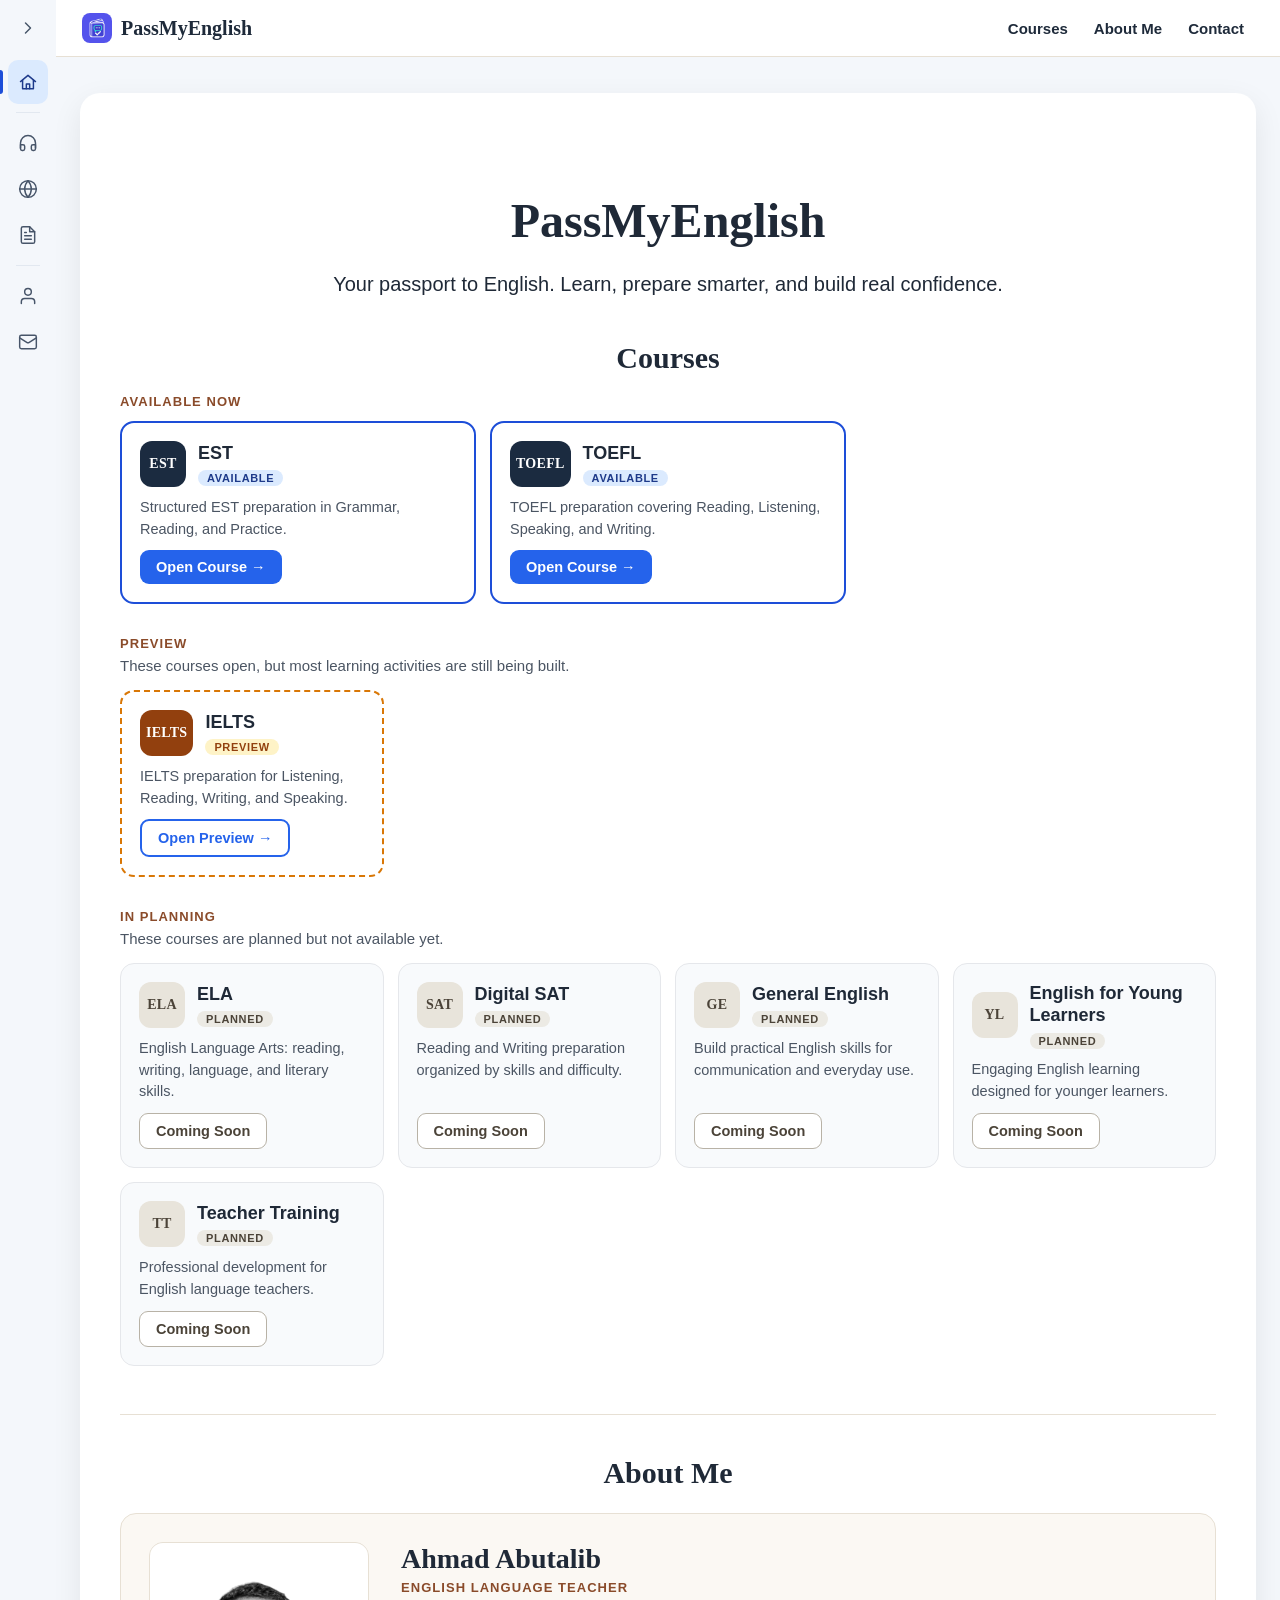
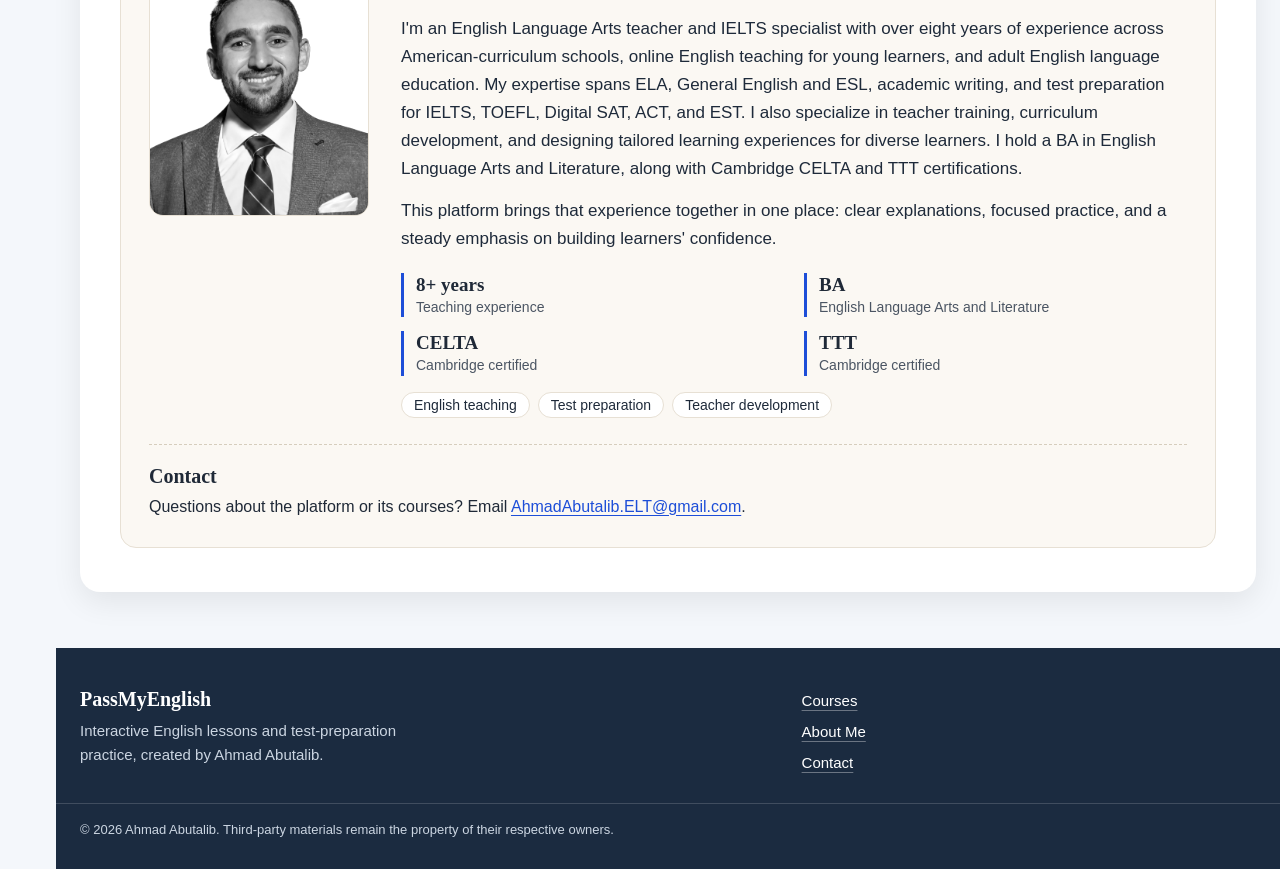
==== commit bc435e81: "tagline" ====
--- a/index.html
+++ b/index.html
@@ -17,6 +17,7 @@
         #site-splash { position: fixed; inset: 0; z-index: 9999; background: #f6f7fb; display: flex; align-items: center; justify-content: center; }
         #site-splash .splash-logo { width: 84px; height: 84px; border-radius: 22px; box-shadow: 0 12px 28px rgba(84, 83, 236, .30); }
         #site-splash .splash-name { color: #1f2937; font: 600 18px/1.35 Georgia, 'Times New Roman', serif; letter-spacing: .01em; text-align: center; padding: 0 24px; }
+        #site-splash .splash-tag { color: #6b7280; font: 400 14px/1.4 Georgia, 'Times New Roman', serif; text-align: center; padding: 0 24px; }
         #site-splash.splash-hide { opacity: 0; pointer-events: none; }
         @media (prefers-reduced-motion: no-preference) {
             #site-splash { transition: opacity .35s ease; }
@@ -39,6 +40,7 @@
         <div class="splash-inner">
             <img class="splash-logo" src="icon-192.png" alt="" width="84" height="84">
             <div class="splash-name">PassMyEnglish</div>
+            <div class="splash-tag">Your passport to English</div>
         </div>
     </div>
     <script>
@@ -83,7 +85,7 @@
     <h1>PassMyEnglish</h1>
 
     <p>
-        Learn English. Prepare smarter. Build confidence.
+        Your passport to English. Learn, prepare smarter, and build real confidence.
     </p>
 
     <section class="hub-section" id="courses" aria-labelledby="courses-heading">
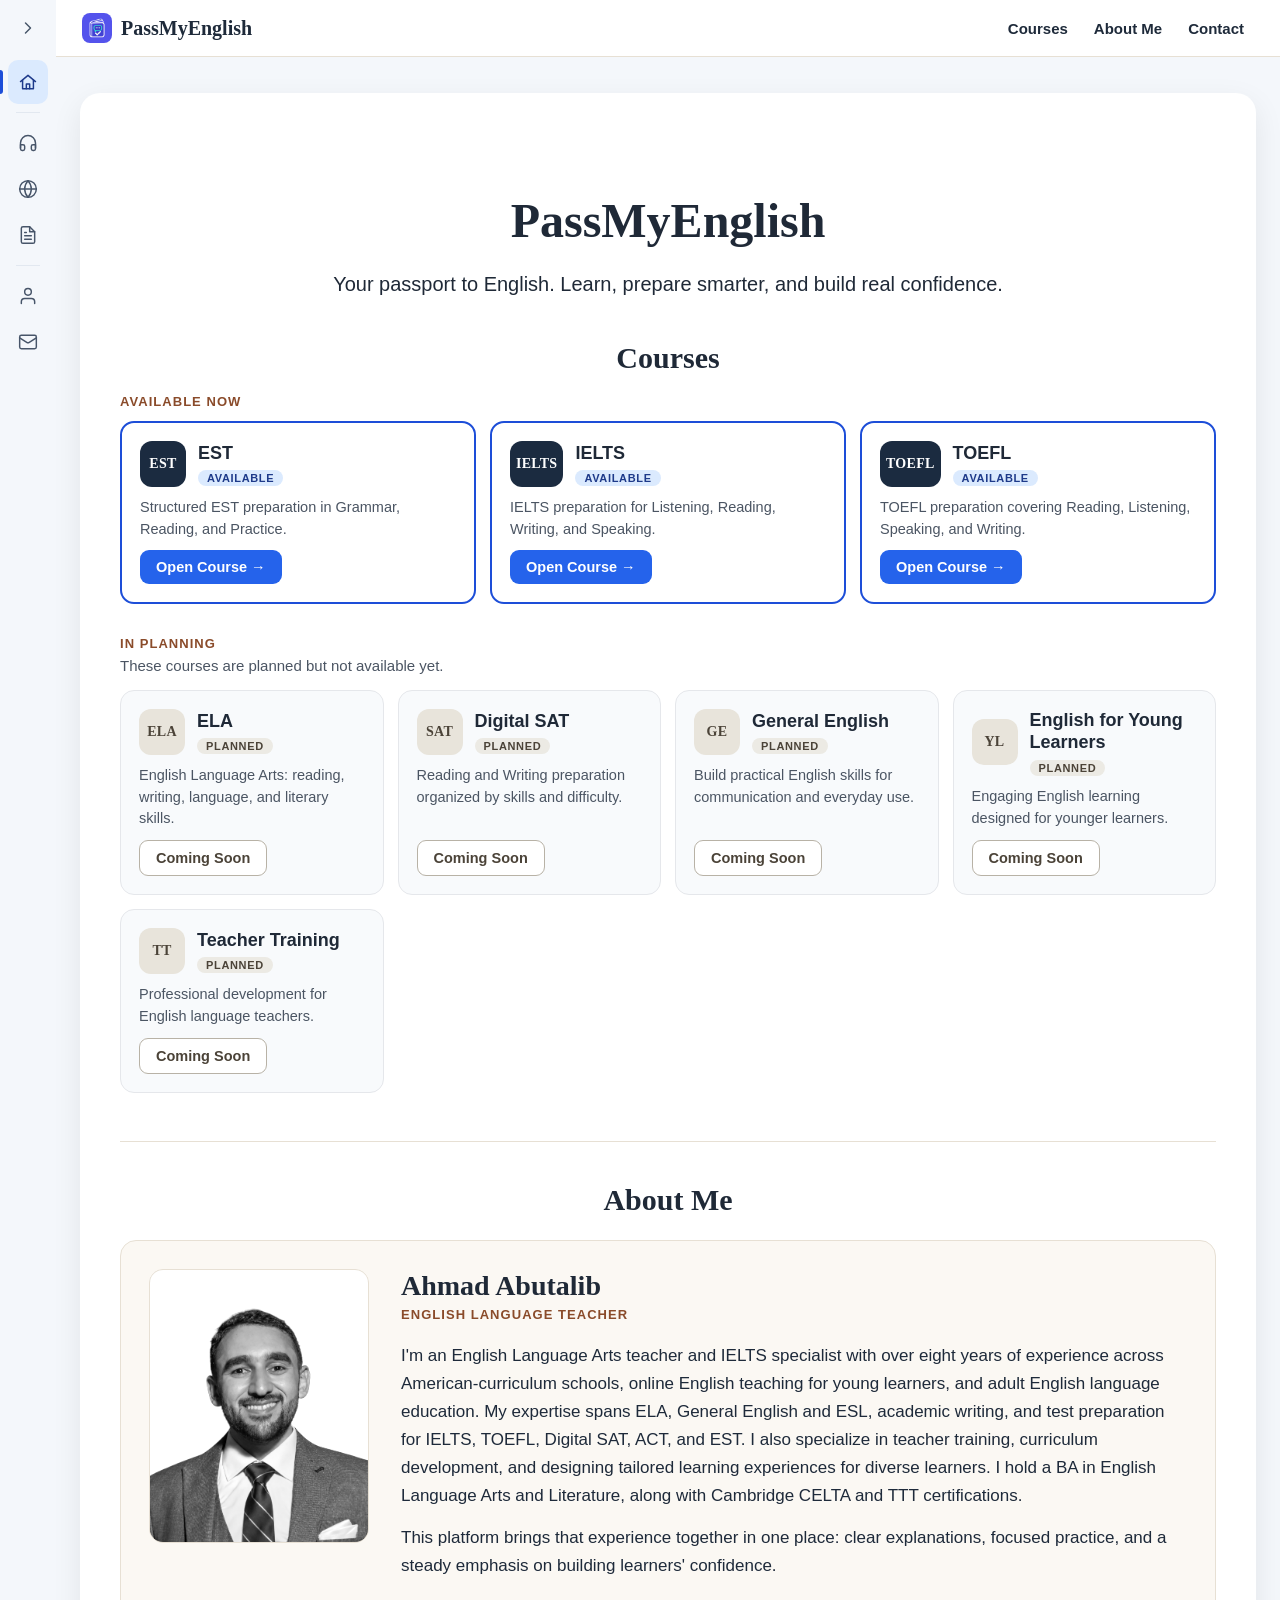
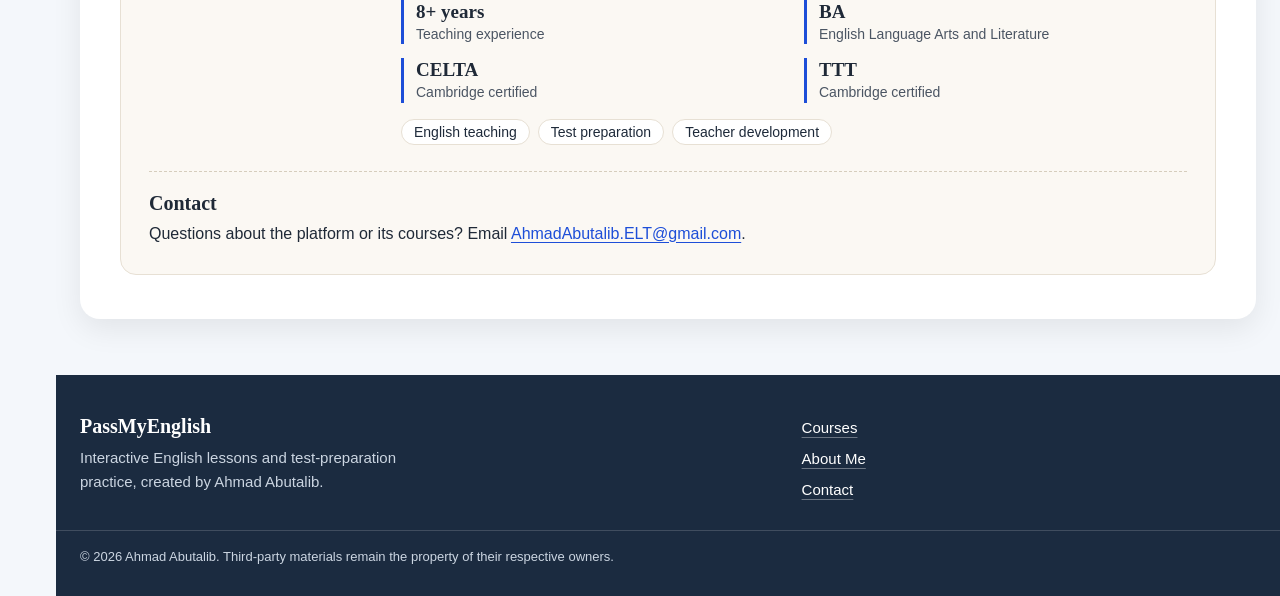
==== commit 07a91786: "Flagship fix" ====
--- a/index.html
+++ b/index.html
@@ -29,7 +29,7 @@
     <link rel="stylesheet" href="toefl-reading.css?v=2">
     <link rel="stylesheet" href="site-chrome.css?v=8">
     <link rel="stylesheet" href="est-course.css?v=4">
-    <link rel="stylesheet" href="ielts/ielts.css?v=6">
+    <link rel="stylesheet" href="ielts/ielts.css?v=7">
 </head>
 
 <body>
@@ -826,7 +826,7 @@
 <script src="est-enrich.js?v=1"></script>
 <script src="est-lessons.js?v=3"></script>
 <script src="est-lessons-2.js?v=2"></script>
-<script src="script.js?v=6"></script><script src="toefl-reading-practice.js?v=1"></script>
+<script src="script.js?v=8"></script><script src="toefl-reading-practice.js?v=1"></script>
 <script src="toefl-reading.js?v=4"></script>
 <script src="toefl-writing-practice.js?v=1"></script>
 <script src="toefl-writing.js?v=1"></script>
@@ -834,9 +834,13 @@
 <script src="toefl-speaking.js?v=2"></script>
 <script src="toefl-listening-practice.js?v=1"></script>
 <script src="toefl-listening.js?v=1"></script>
-<script src="ielts/listening-data.js?v=2"></script>
+<script src="ielts/listening-data.js?v=3"></script>
 <script src="ielts/audio-practice.js?v=2"></script>
-<script src="ielts/ielts.js?v=8"></script>
+<script src="ielts/progress.js?v=1"></script>
+<script src="ielts/reading-data.js?v=1"></script>
+<script src="ielts/writing-data.js?v=1"></script>
+<script src="ielts/speaking-data.js?v=1"></script>
+<script src="ielts/ielts.js?v=10"></script>
 <script src="navigation.js?v=5"></script>
 <script src="site-chrome.js?v=4"></script>
 <script>
--- a/ielts/ielts.css
+++ b/ielts/ielts.css
@@ -137,3 +137,23 @@
 @media (max-width: 640px) {
     .ielts-ap-actions .start-button, .ielts-ap-actions .secondary-button { width: 100%; }
 }
+
+/* ---------- IELTS Reading / Writing / Speaking modules ---------- */
+.ielts-passage p { line-height: 1.75; }
+.ielts-data-table { width: 100%; border-collapse: collapse; margin: 12px 0 4px; font-size: 15px; }
+.ielts-data-table caption { text-align: left; margin-bottom: 6px; }
+.ielts-data-table th, .ielts-data-table td { border: 1px solid #e5e7eb; padding: 8px 12px; text-align: left; }
+.ielts-data-table th { background: #eff6ff; color: #1e3a8a; }
+.ielts-editor { width: 100%; box-sizing: border-box; border: 1px solid #d1d5db; border-radius: 12px; padding: 14px; font-size: 16px; line-height: 1.6; font-family: inherit; resize: vertical; margin-top: 6px; }
+.ielts-editor:focus { outline: 2px solid #2563eb; border-color: #2563eb; }
+.ielts-word-count { font-size: 14px; color: #4b5563; margin-top: 8px; }
+.ielts-check-item { display: flex; gap: 10px; align-items: flex-start; padding: 10px 0; border-bottom: 1px solid #f3f4f6; font-size: 15px; line-height: 1.5; }
+.ielts-check-item:last-of-type { border-bottom: 0; }
+.ielts-check-item input { margin-top: 3px; }
+.ielts-cue-bullets { margin: 8px 0 0; padding-left: 22px; line-height: 1.8; }
+.ielts-progress-grid { display: grid; grid-template-columns: repeat(2, minmax(0, 1fr)); gap: 14px; }
+[data-ielts-task-complete]:disabled { opacity: .55; cursor: not-allowed; }
+@media (max-width: 640px) {
+    .ielts-progress-grid { grid-template-columns: 1fr; }
+    .ielts-data-table { font-size: 14px; }
+}
